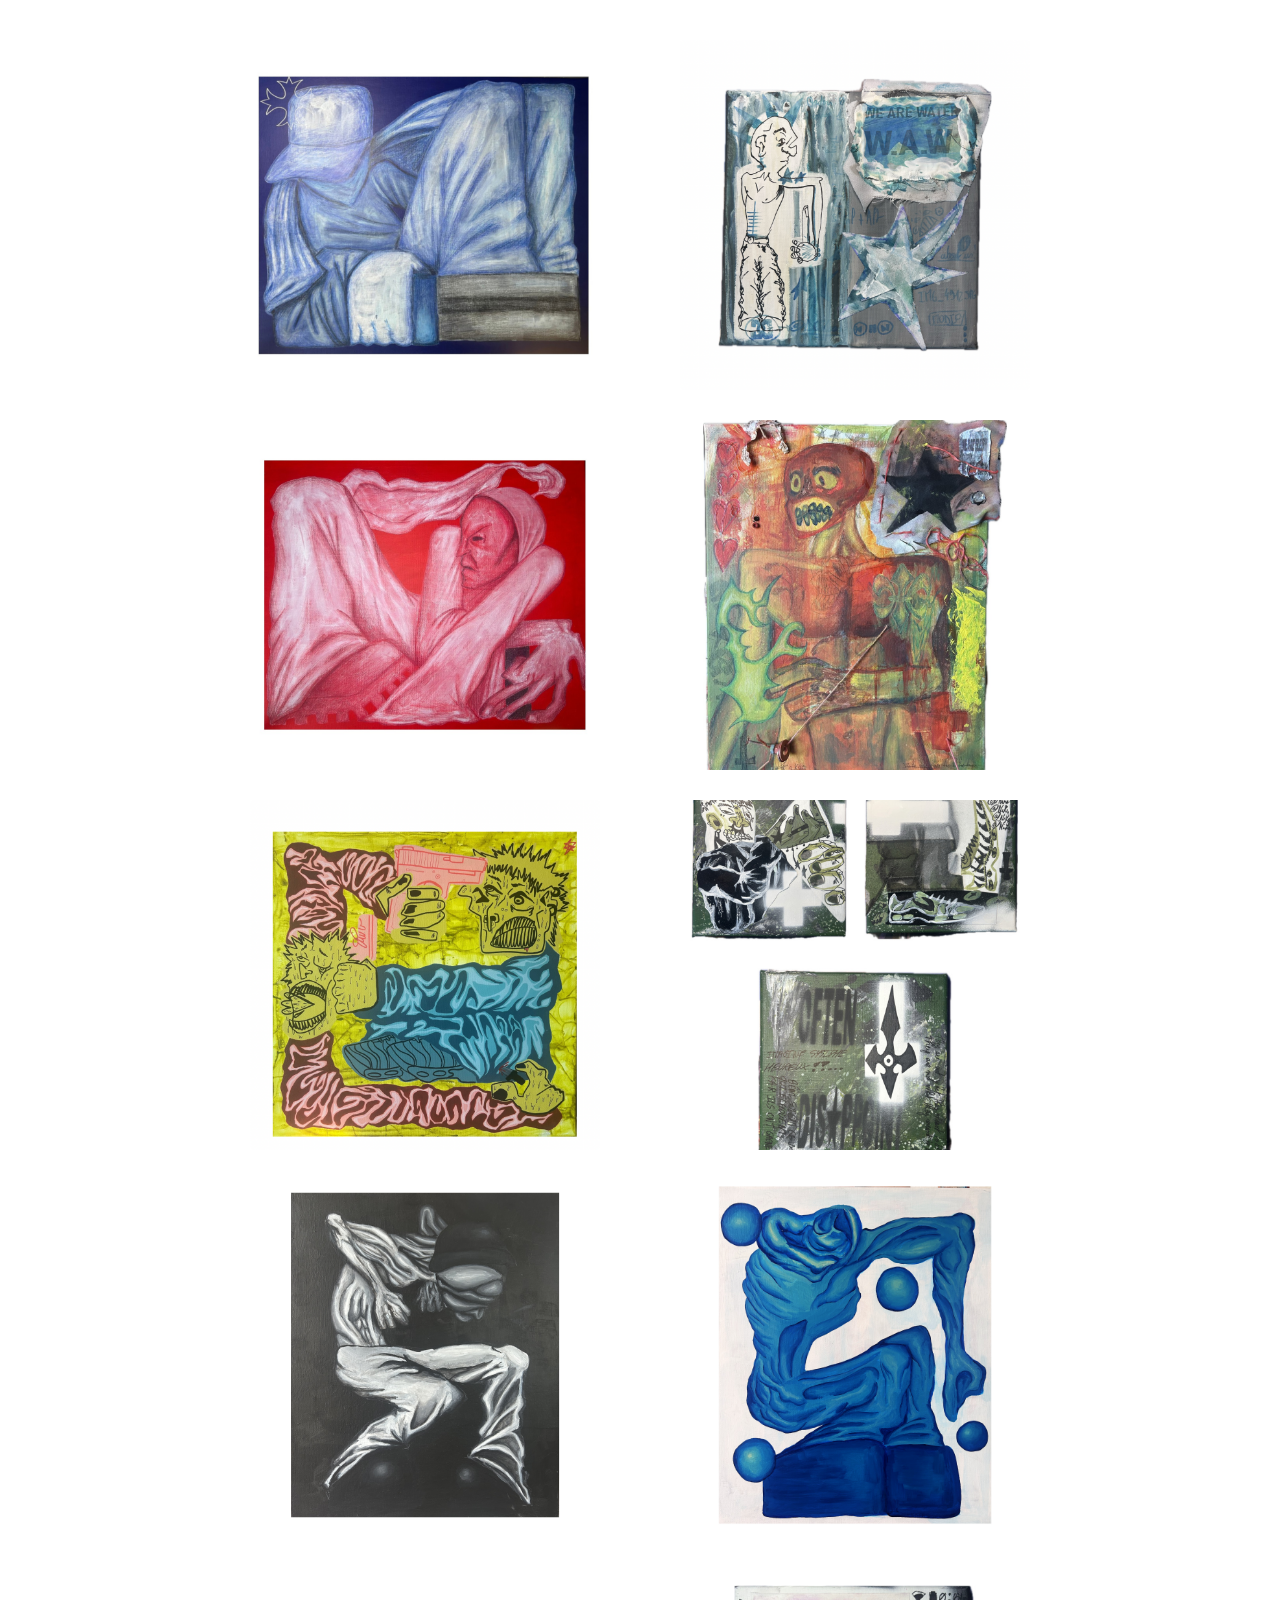
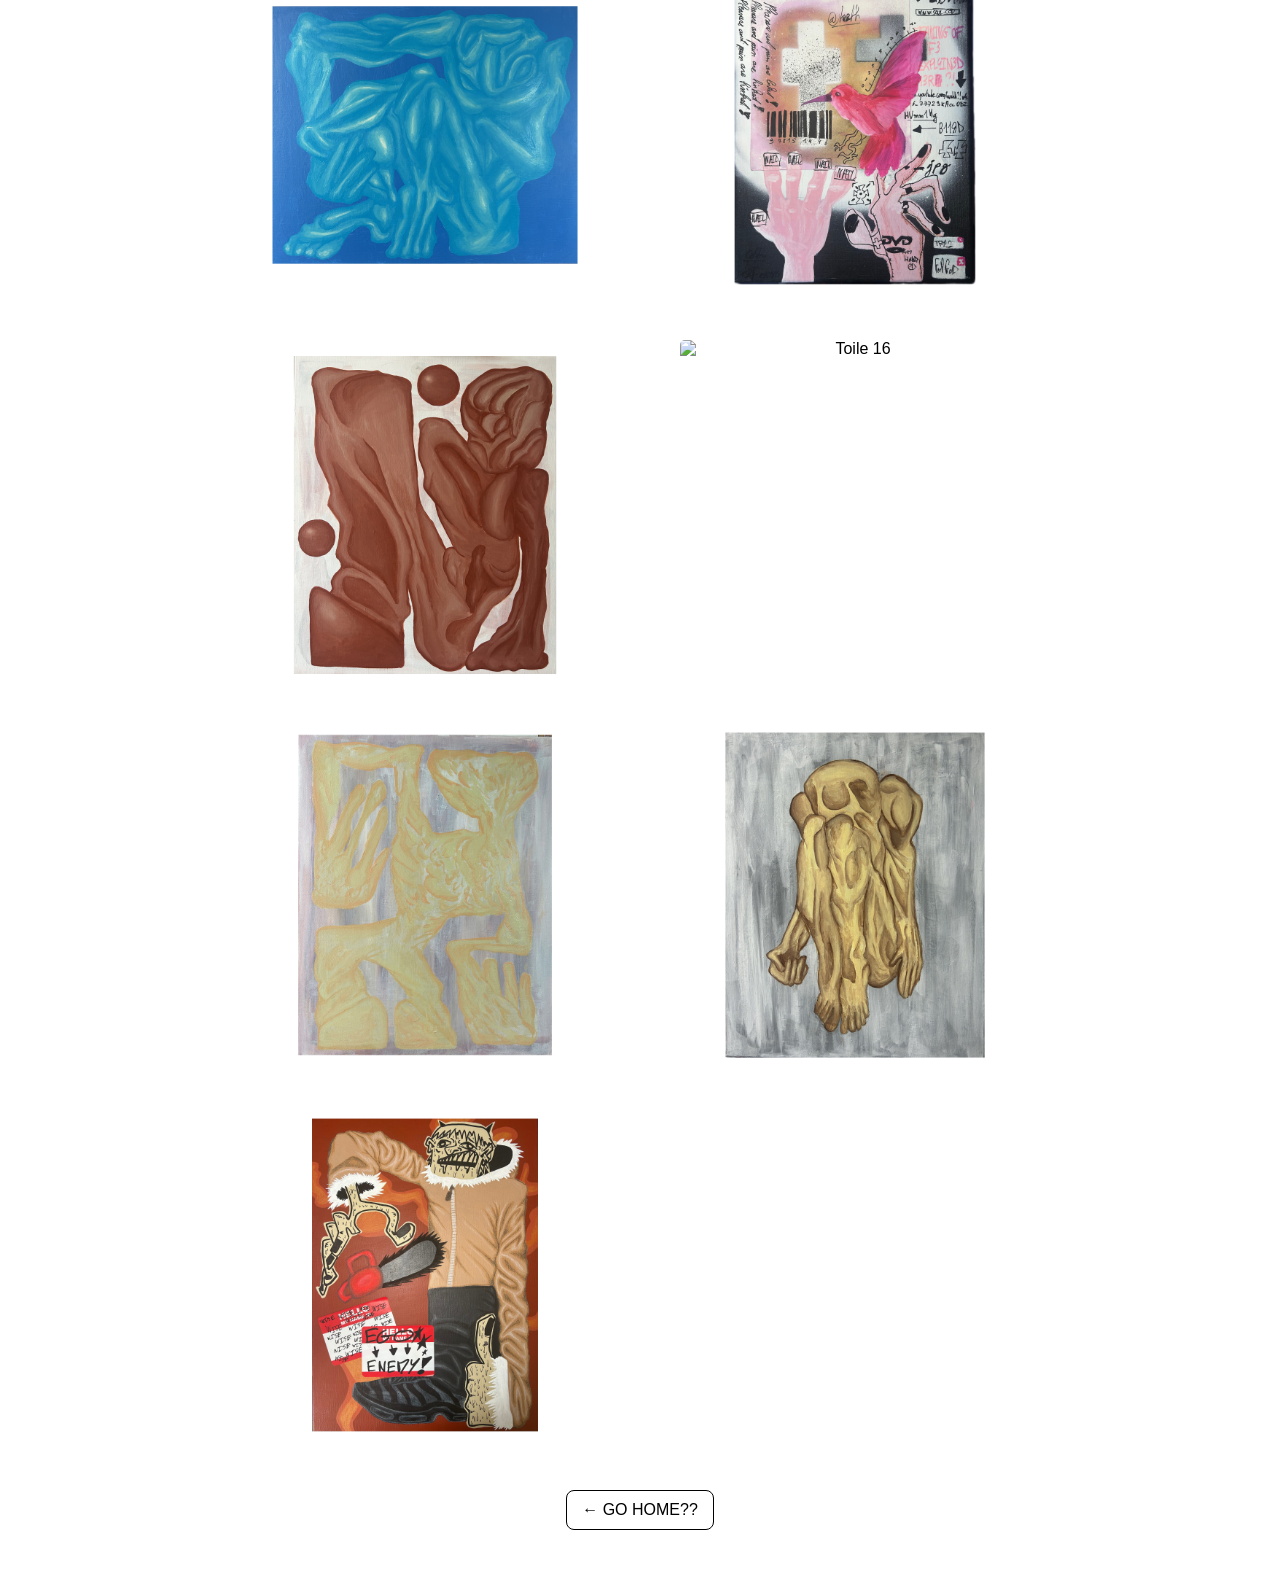
==== page2.html @ e3a387f7 "Update page2.html" ====
<!DOCTYPE html>
<html lang="fr">

<head>
  <meta charset="UTF-8">
  <title>PAINTINGS</title>

  <link rel="stylesheet" href="page2.css">

  <script>
    window.addEventListener("load", () => {

      const roll = Math.floor(Math.random() * 6) + 1;

      if (roll === 1) {

        const img = document.getElementById("flash-image");

        if (img) {
          img.style.display = "block";

          setTimeout(() => {
            img.style.display = "none";
          }, 200);
        }
      }
    });
  </script>

</head>

<body>

  <div class="gallery">

    <div class="column">

      <img src="images/t1.jpg" alt="Toile 1" onclick="openLightbox(this.src)">
      <img src="images/t3.jpg" alt="Toile 3" onclick="openLightbox(this.src)">
      <img src="images/t10.png" alt="Toile 10" onclick="openLightbox(this.src)">
      <img src="images/t11.png" alt="Toile 11" onclick="openLightbox(this.src)">
      <img src="images/t13.png" alt="Toile 13" onclick="openLightbox(this.src)">
      <img src="images/t15.png" alt="Toile 15" onclick="openLightbox(this.src)">
      <img src="images/t17.png" alt="Toile 17" onclick="openLightbox(this.src)">
      <img src="images/t19.png" alt="Toile 19" onclick="openLightbox(this.src)">
    </div>

    <div class="column">

      <img src="images/t4.png" alt="Toile 4" onclick="openLightbox(this.src)">
      <img src="images/t2.jpg" alt="Toile 2" onclick="openLightbox(this.src)">
      <img src="images/t6.jpg" alt="Toile 6" onclick="openSlider()">
      <img src="images/t12.png" alt="Toile 12 " onclick="openLightbox(this.src)">
      <img src="images/t14.png" alt="Toile 14" onclick="openLightbox(this.src)">
      <img src="images/t16.png" alt="Toile 16" onclick="openLightbox(this.src)">
      <img src="images/t18.png" alt="Toile 18" onclick="openLightbox(this.src)">




    </div>

  </div>

  <!-- LIGHTBOX -->
  <div id="lightbox" class="lightbox" onclick="closeLightbox()">
    <img id="lightbox-img">
  </div>

  <!-- SLIDER -->
  <div id="slider" class="lightbox">

    <span class="close" onclick="closeSlider()">✕</span>
    <span class="prev" onclick="changeSlide(-1)">❮</span>

    <img id="slider-img">

    <span class="next" onclick="changeSlide(1)">❯</span>

  </div>

  <!-- IMAGE FLASH SECRÈTE -->
  <img id="flash-image" src="images/p7.png">

  <script>

    function openLightbox(src) {
      document.getElementById("lightbox").style.display = "flex";
      document.getElementById("lightbox-img").src = src;
    }

    function closeLightbox() {
      document.getElementById("lightbox").style.display = "none";
    }

    const sliderImages = [
      "images/t7.jpg",
      "images/t8.jpg",
      "images/t9.jpg"
    ];

    let currentSlide = 0;

    function openSlider() {
      document.getElementById("slider").style.display = "flex";
      document.getElementById("slider-img").src = sliderImages[currentSlide];
    }

    function closeSlider() {
      document.getElementById("slider").style.display = "none";
    }

    function changeSlide(direction) {

      currentSlide += direction;

      if (currentSlide < 0) {
        currentSlide = sliderImages.length - 1;
      }

      if (currentSlide >= sliderImages.length) {
        currentSlide = 0;
      }

      document.getElementById("slider-img").src = sliderImages[currentSlide];
    }

  </script>

  <a href="index.html" class="back-home">← GO HOME??</a>

</body>

</html>
---- page2.css ----
body {
  margin: 0;
  background-color: white;
  color: black;
  font-family: Arial, sans-serif;
  text-align: center;
}

/* FLASH IMAGE */
#flash-image {
  position: fixed;
  top: 0;
  left: 0;
  width: 100%;
  height: 100%;
  object-fit: cover;
  z-index: 9999;
  display: none;
}

/* TITRE */
h1 {
  margin-top: 20px;
  letter-spacing: 2px;
}

/* GALERIE */
.gallery {
  display: flex;
  justify-content: center;
  align-items: flex-start;
  gap: 80px;
  margin-top: 40px;
  flex-wrap: wrap;
}

.column {
  display: flex;
  flex-direction: column;
  gap: 30px;
}

/* IMAGES */
.column img {
  width: 350px;
  height: 350px;
  object-fit: cover;
  border-radius: 5px;
  transition: transform 0.3s ease;
  cursor: pointer;
}

.column img:hover {
  transform: scale(1.05);
}

/* BOUTON */
.back-home {
  display: inline-block;
  margin-top: 40px;
  margin-bottom: 40px;
  color: black;
  text-decoration: none;
  border: 1px solid black;
  padding: 10px 15px;
  border-radius: 8px;
  transition: 0.3s;
}

.back-home:hover {
  background-color: black;
  color: white;
}

/* LIGHTBOX */
.lightbox {
  display: none;
  position: fixed;
  top: 0;
  left: 0;
  width: 100%;
  height: 100%;
  background: rgba(0,0,0,0.9);
  justify-content: center;
  align-items: center;
  z-index: 1000;
}

.lightbox img {
  max-width: 90%;
  max-height: 90%;
  border-radius: 10px;
}

/* SLIDER */
#slider {
  display: none;
  position: fixed;
  top: 0;
  left: 0;
  width: 100%;
  height: 100%;
  background: rgba(0,0,0,0.95);
  justify-content: center;
  align-items: center;
  z-index: 2000;
}

#slider img {
  max-width: 85%;
  max-height: 85%;
  border-radius: 10px;
}

/* CONTRÔLES */
.prev,
.next,
.close {
  position: absolute;
  color: white;
  font-size: 40px;
  cursor: pointer;
  user-select: none;
  transition: 0.3s;
}

.prev:hover,
.next:hover,
.close:hover {
  transform: scale(1.2);
}

.prev { left: 40px; }
.next { right: 40px; }

.close {
  top: 20px;
  right: 30px;
  font-size: 35px;
}
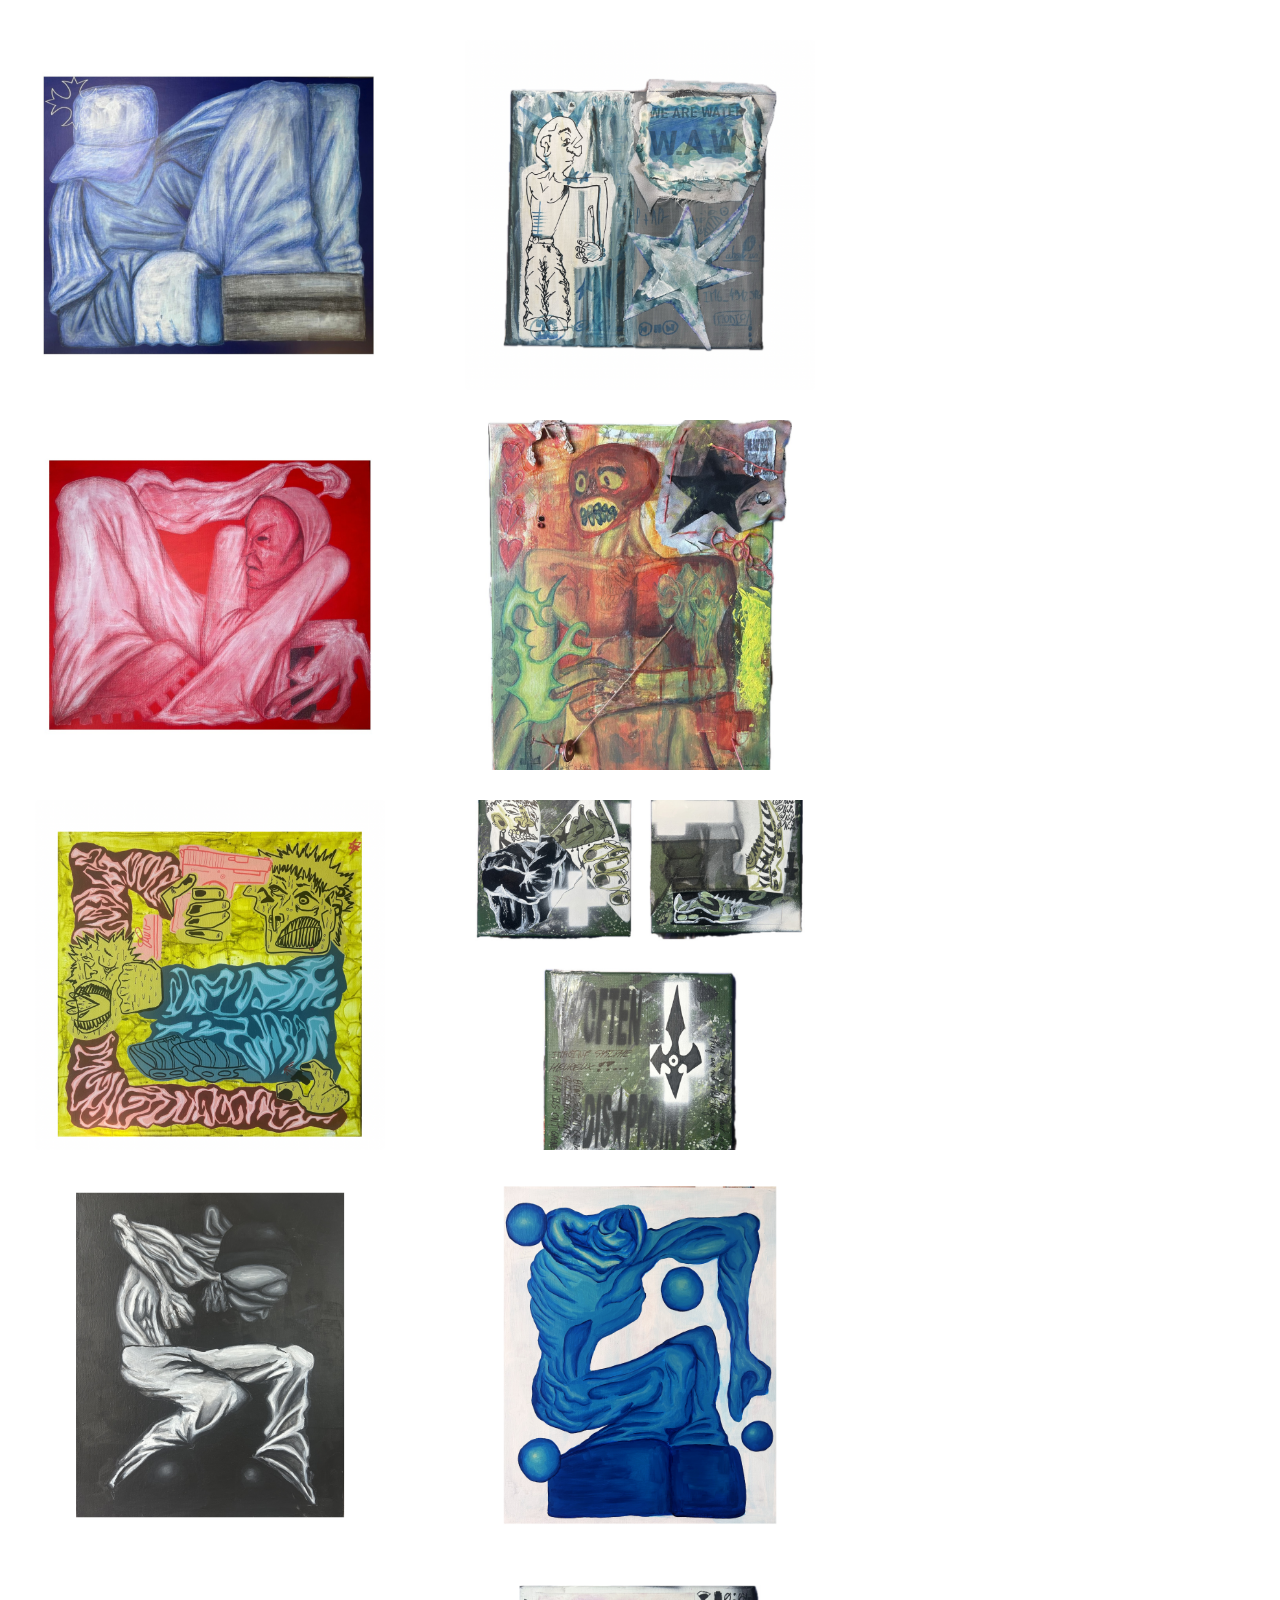
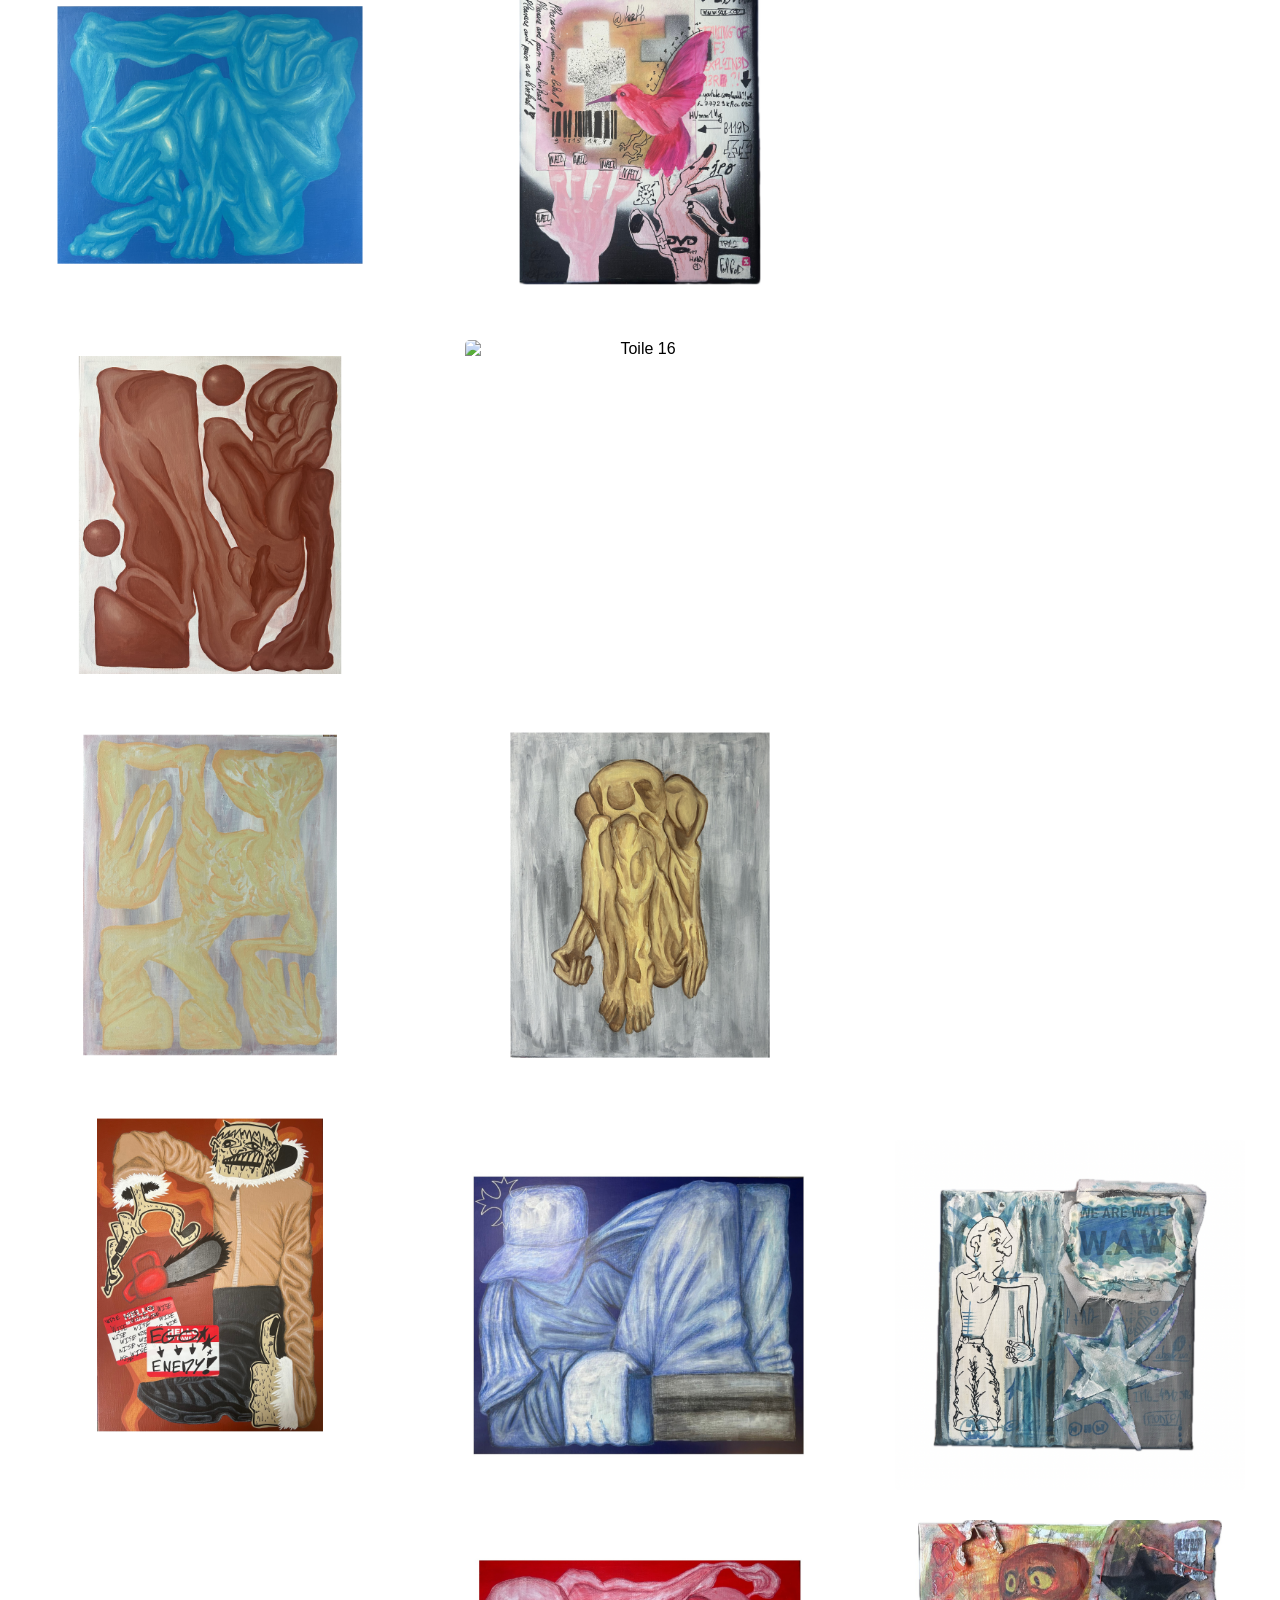
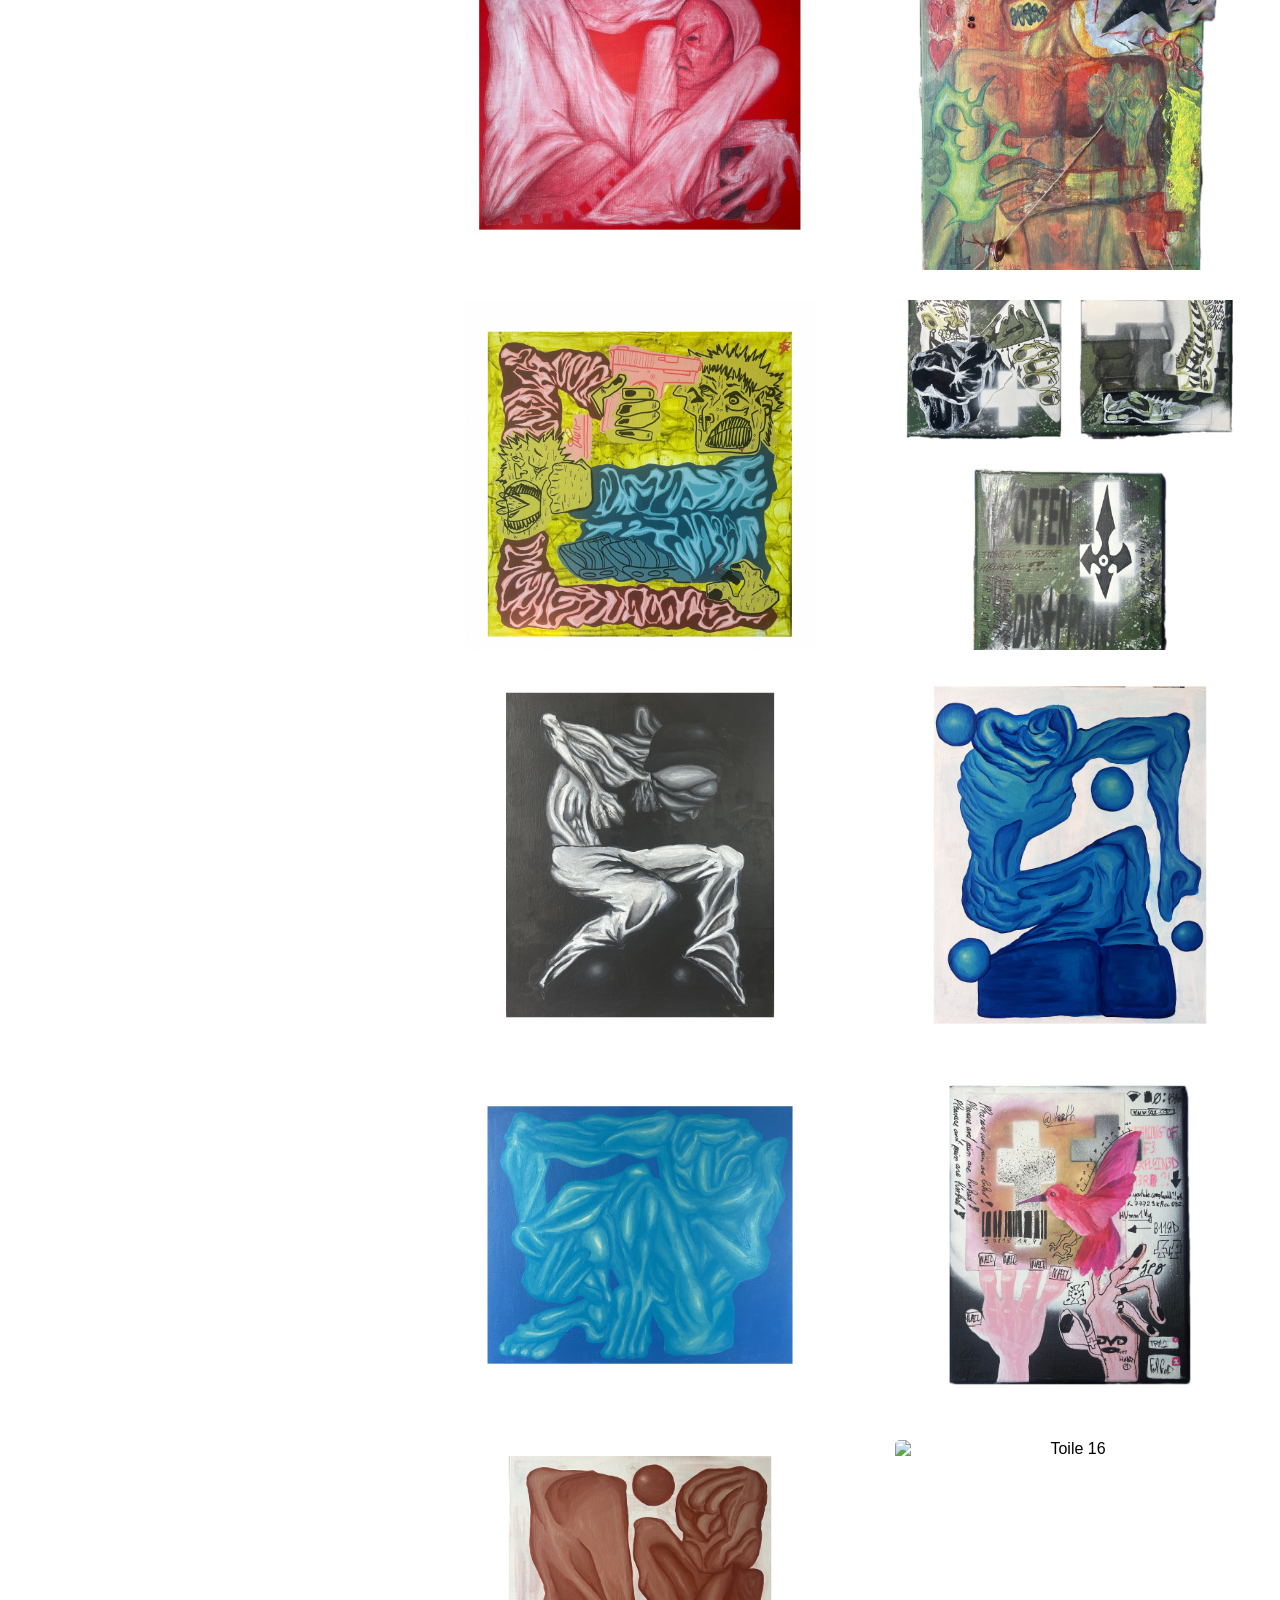
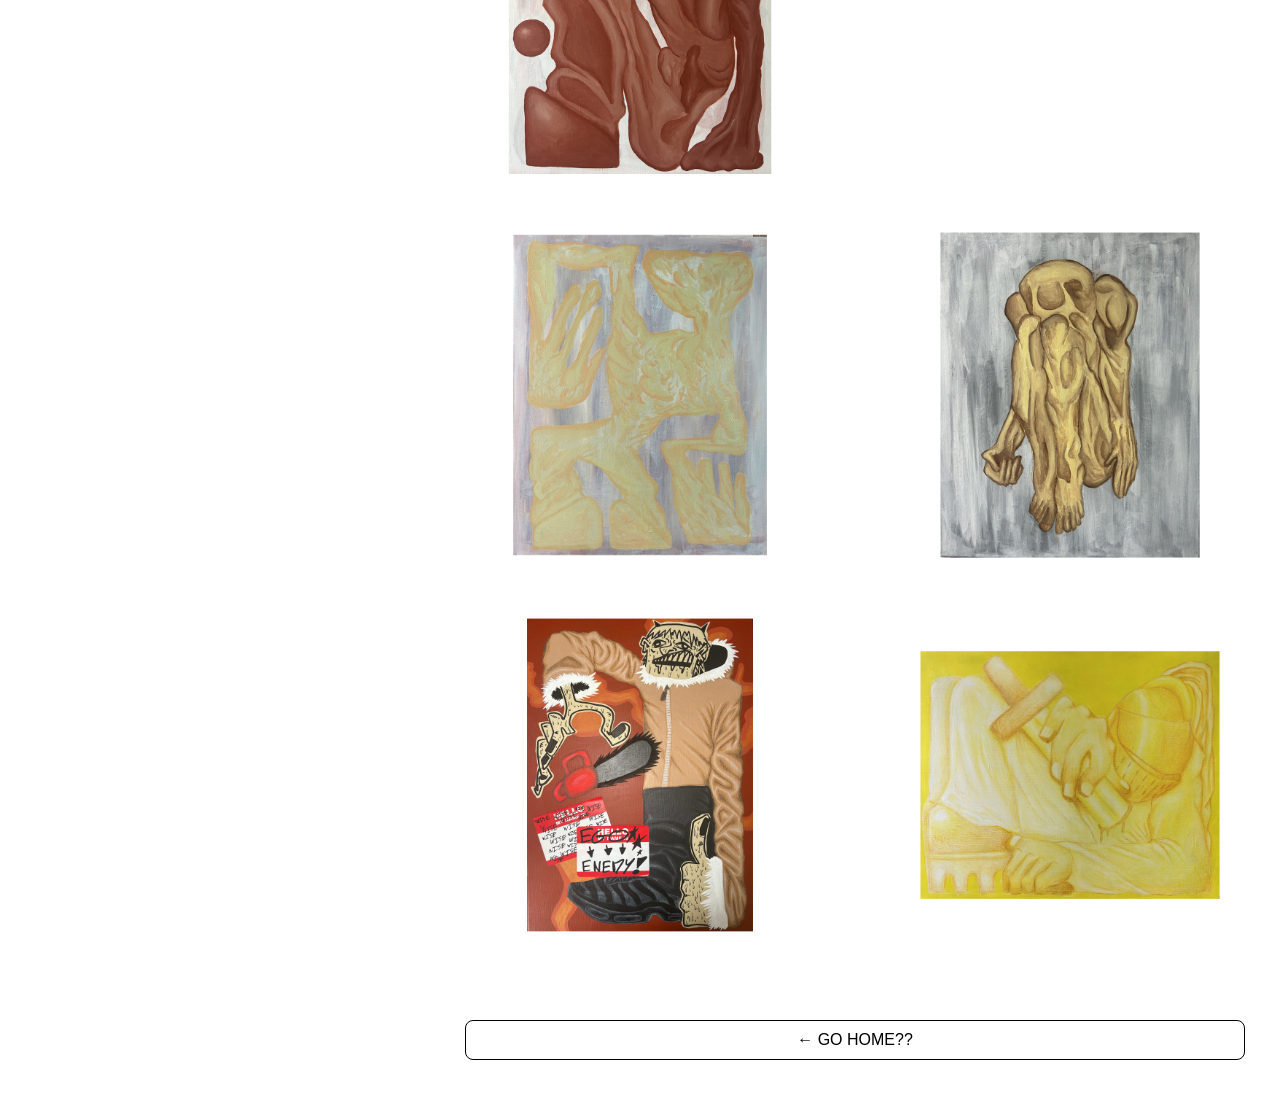
==== commit 2899f32b: "Update page2.html" ====
--- a/page2.html
+++ b/page2.html
@@ -54,10 +54,32 @@
       <img src="images/t14.png" alt="Toile 14" onclick="openLightbox(this.src)">
       <img src="images/t16.png" alt="Toile 16" onclick="openLightbox(this.src)">
       <img src="images/t18.png" alt="Toile 18" onclick="openLightbox(this.src)">
+      <body>
 
+  <div class="gallery">
 
+    <div class="column">
 
+      <img src="images/t1.jpg" alt="Toile 1" onclick="openLightbox(this.src)">
+      <img src="images/t3.jpg" alt="Toile 3" onclick="openLightbox(this.src)">
+      <img src="images/t10.png" alt="Toile 10" onclick="openLightbox(this.src)">
+      <img src="images/t11.png" alt="Toile 11" onclick="openLightbox(this.src)">
+      <img src="images/t13.png" alt="Toile 13" onclick="openLightbox(this.src)">
+      <img src="images/t15.png" alt="Toile 15" onclick="openLightbox(this.src)">
+      <img src="images/t17.png" alt="Toile 17" onclick="openLightbox(this.src)">
+      <img src="images/t19.png" alt="Toile 19" onclick="openLightbox(this.src)">
+    </div>
 
+    <div class="column">
+
+      <img src="images/t4.png" alt="Toile 4" onclick="openLightbox(this.src)">
+      <img src="images/t2.jpg" alt="Toile 2" onclick="openLightbox(this.src)">
+      <img src="images/t6.jpg" alt="Toile 6" onclick="openSlider()">
+      <img src="images/t12.png" alt="Toile 12 " onclick="openLightbox(this.src)">
+      <img src="images/t14.png" alt="Toile 14" onclick="openLightbox(this.src)">
+      <img src="images/t16.png" alt="Toile 16" onclick="openLightbox(this.src)">
+      <img src="images/t18.png" alt="Toile 18" onclick="openLightbox(this.src)">
+      <img src="images/t20.png" alt="Toile 20" onclick="openLightbox(this.src)">
     </div>
 
   </div>
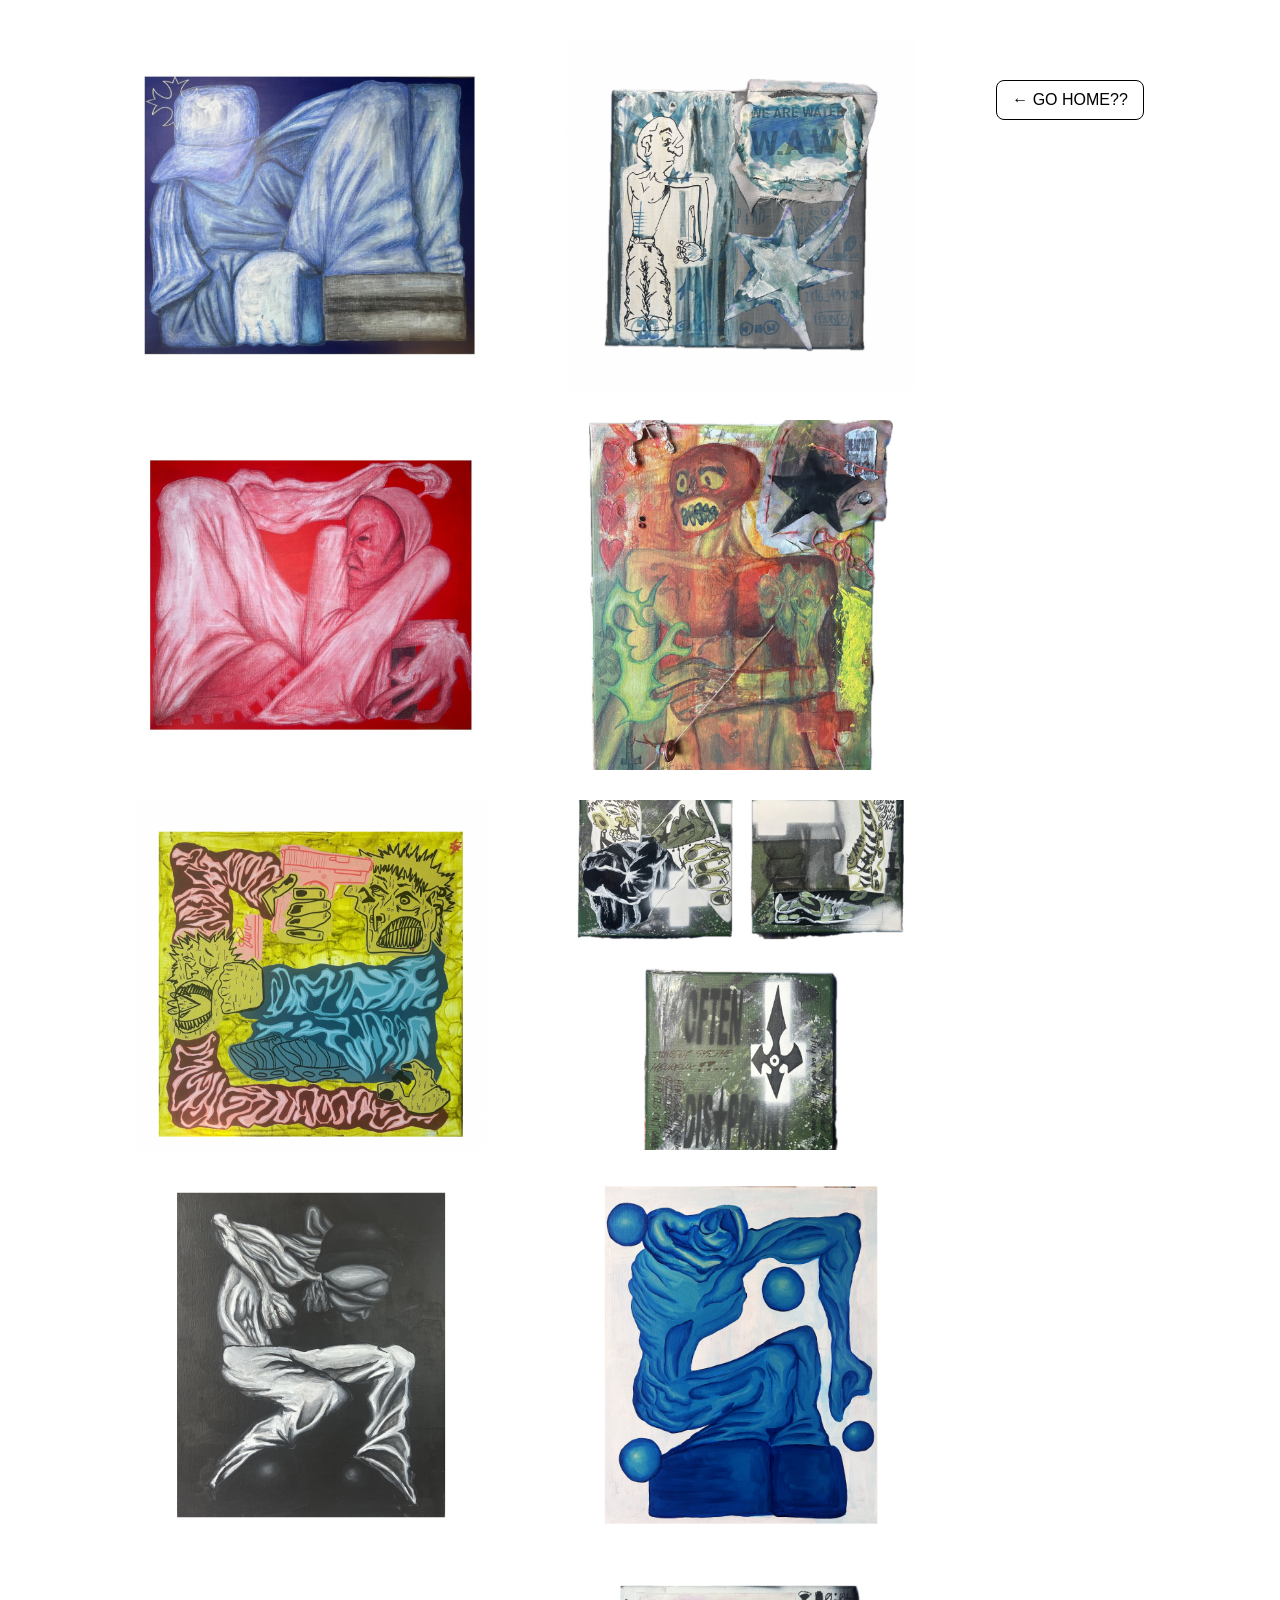
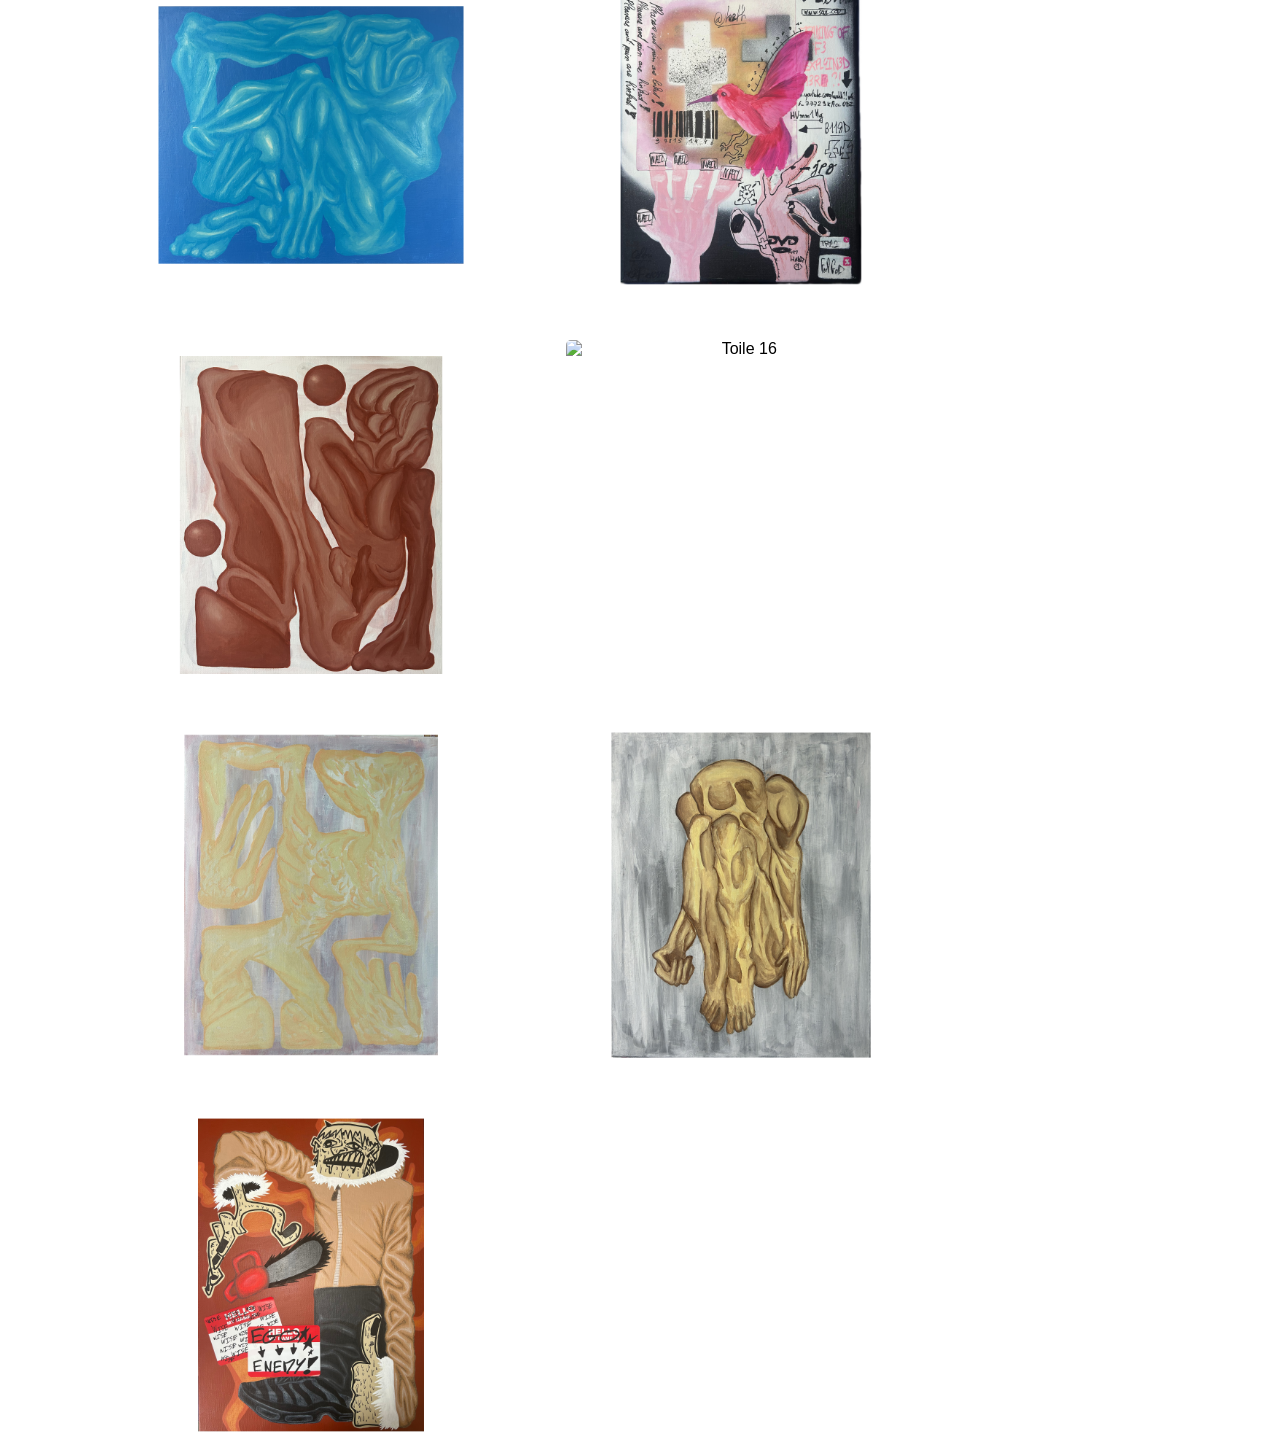
==== commit f63fb591: "Update page2.html" ====
--- a/page2.html
+++ b/page2.html
@@ -55,33 +55,6 @@
       <img src="images/t16.png" alt="Toile 16" onclick="openLightbox(this.src)">
       <img src="images/t18.png" alt="Toile 18" onclick="openLightbox(this.src)">
       <body>
-
-  <div class="gallery">
-
-    <div class="column">
-
-      <img src="images/t1.jpg" alt="Toile 1" onclick="openLightbox(this.src)">
-      <img src="images/t3.jpg" alt="Toile 3" onclick="openLightbox(this.src)">
-      <img src="images/t10.png" alt="Toile 10" onclick="openLightbox(this.src)">
-      <img src="images/t11.png" alt="Toile 11" onclick="openLightbox(this.src)">
-      <img src="images/t13.png" alt="Toile 13" onclick="openLightbox(this.src)">
-      <img src="images/t15.png" alt="Toile 15" onclick="openLightbox(this.src)">
-      <img src="images/t17.png" alt="Toile 17" onclick="openLightbox(this.src)">
-      <img src="images/t19.png" alt="Toile 19" onclick="openLightbox(this.src)">
-    </div>
-
-    <div class="column">
-
-      <img src="images/t4.png" alt="Toile 4" onclick="openLightbox(this.src)">
-      <img src="images/t2.jpg" alt="Toile 2" onclick="openLightbox(this.src)">
-      <img src="images/t6.jpg" alt="Toile 6" onclick="openSlider()">
-      <img src="images/t12.png" alt="Toile 12 " onclick="openLightbox(this.src)">
-      <img src="images/t14.png" alt="Toile 14" onclick="openLightbox(this.src)">
-      <img src="images/t16.png" alt="Toile 16" onclick="openLightbox(this.src)">
-      <img src="images/t18.png" alt="Toile 18" onclick="openLightbox(this.src)">
-      <img src="images/t20.png" alt="Toile 20" onclick="openLightbox(this.src)">
-    </div>
-
   </div>
 
   <!-- LIGHTBOX -->
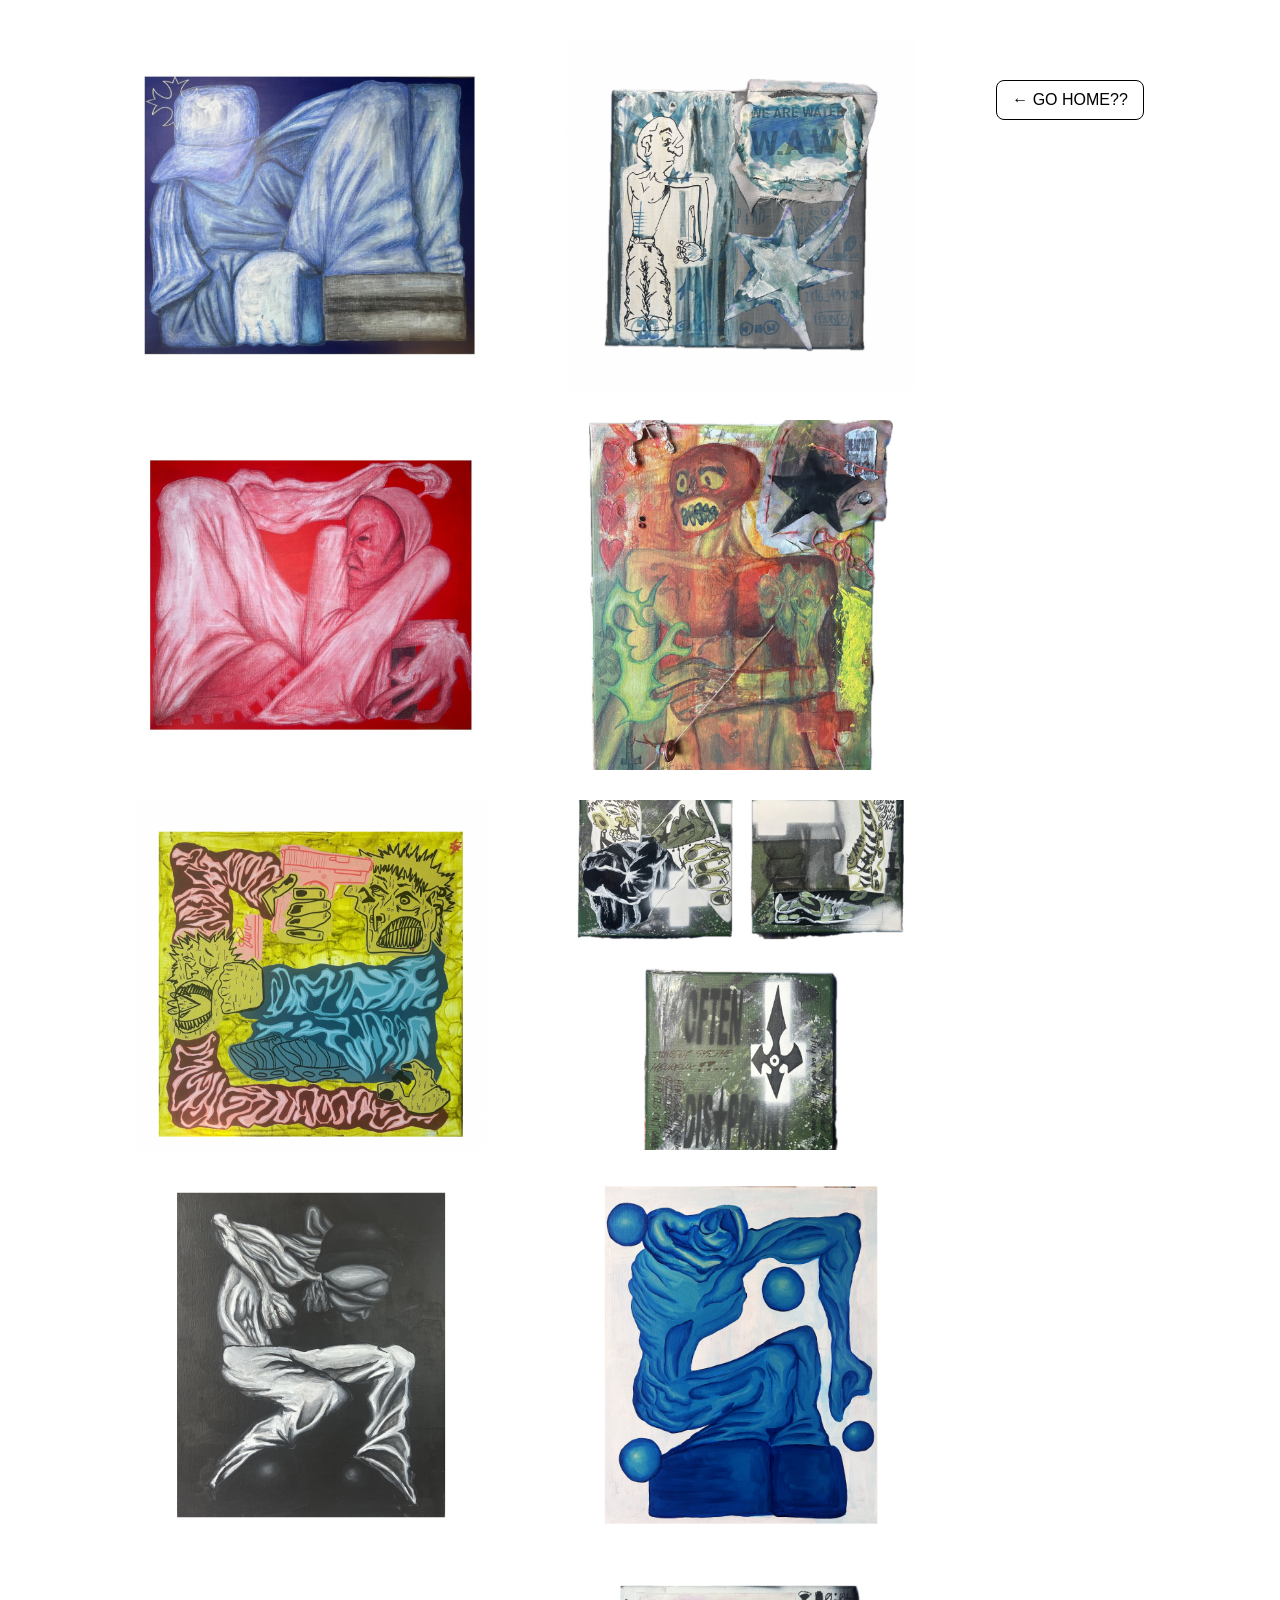
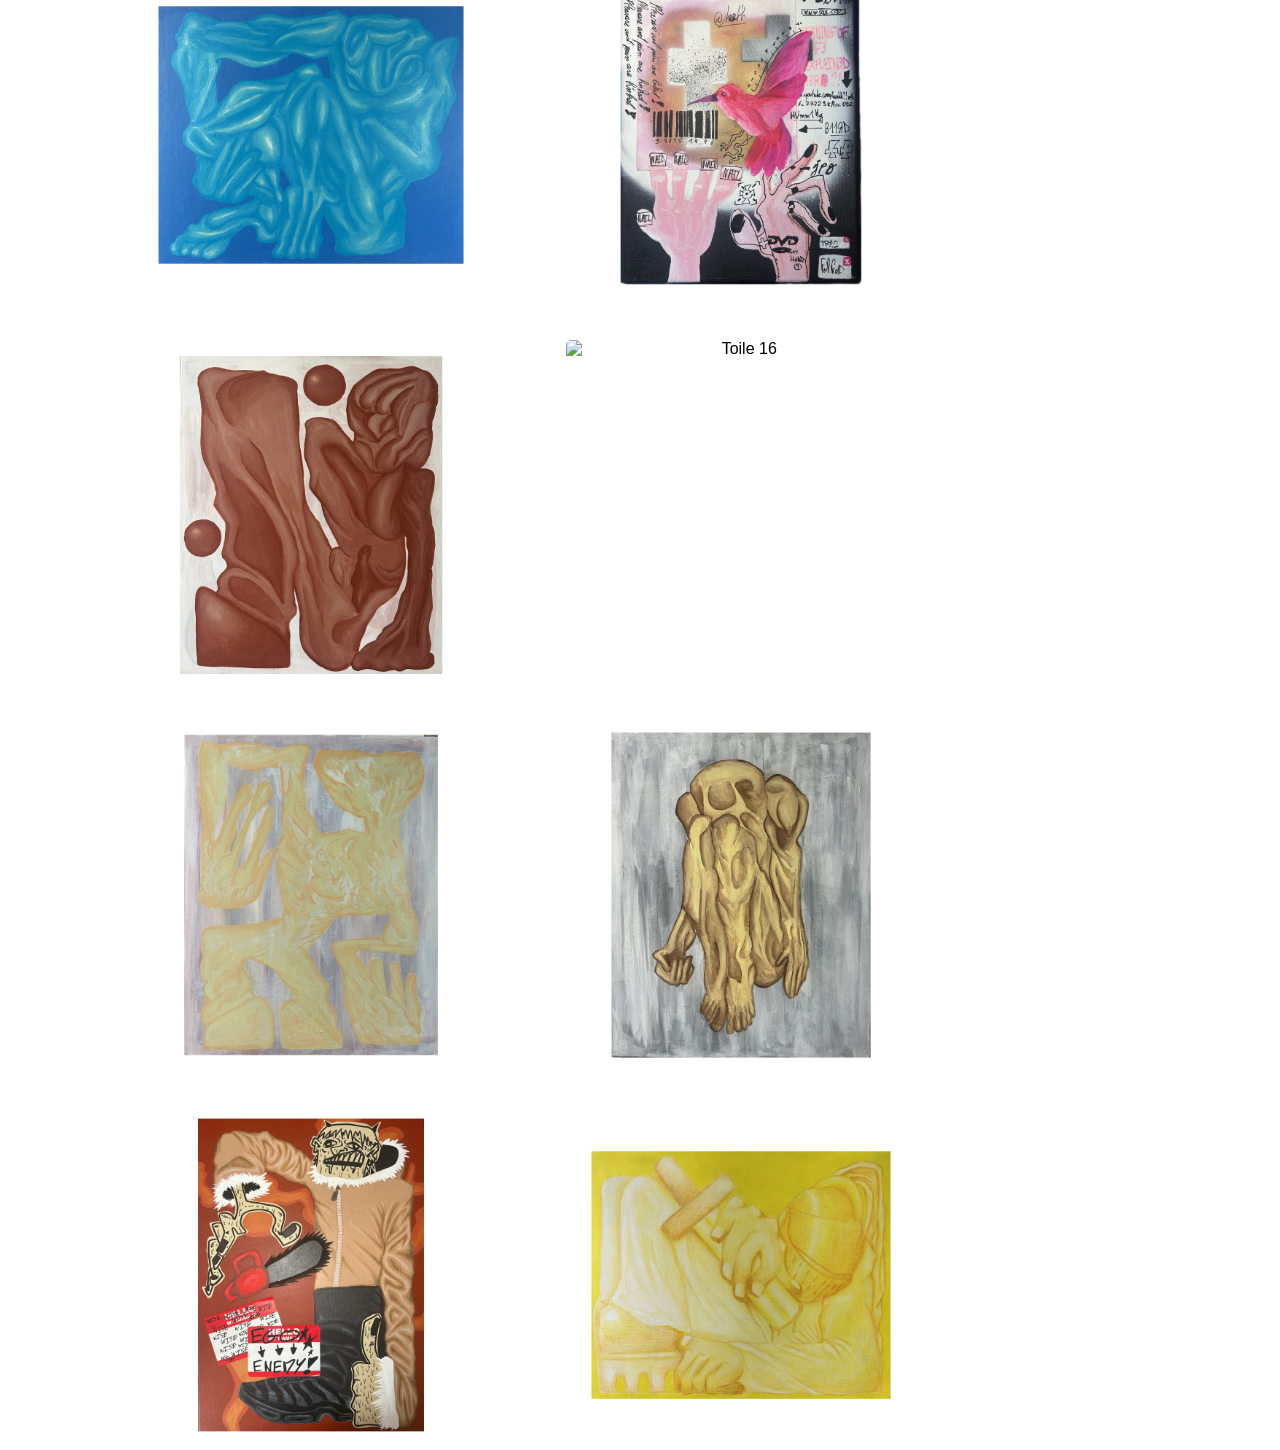
==== commit 8cae4de6: "Update page2.html" ====
--- a/page2.html
+++ b/page2.html
@@ -54,6 +54,7 @@
       <img src="images/t14.png" alt="Toile 14" onclick="openLightbox(this.src)">
       <img src="images/t16.png" alt="Toile 16" onclick="openLightbox(this.src)">
       <img src="images/t18.png" alt="Toile 18" onclick="openLightbox(this.src)">
+      <img src="images/t20.png" alt="Toile 20" onclick="openLightbox(this.src)">
       <body>
   </div>
 
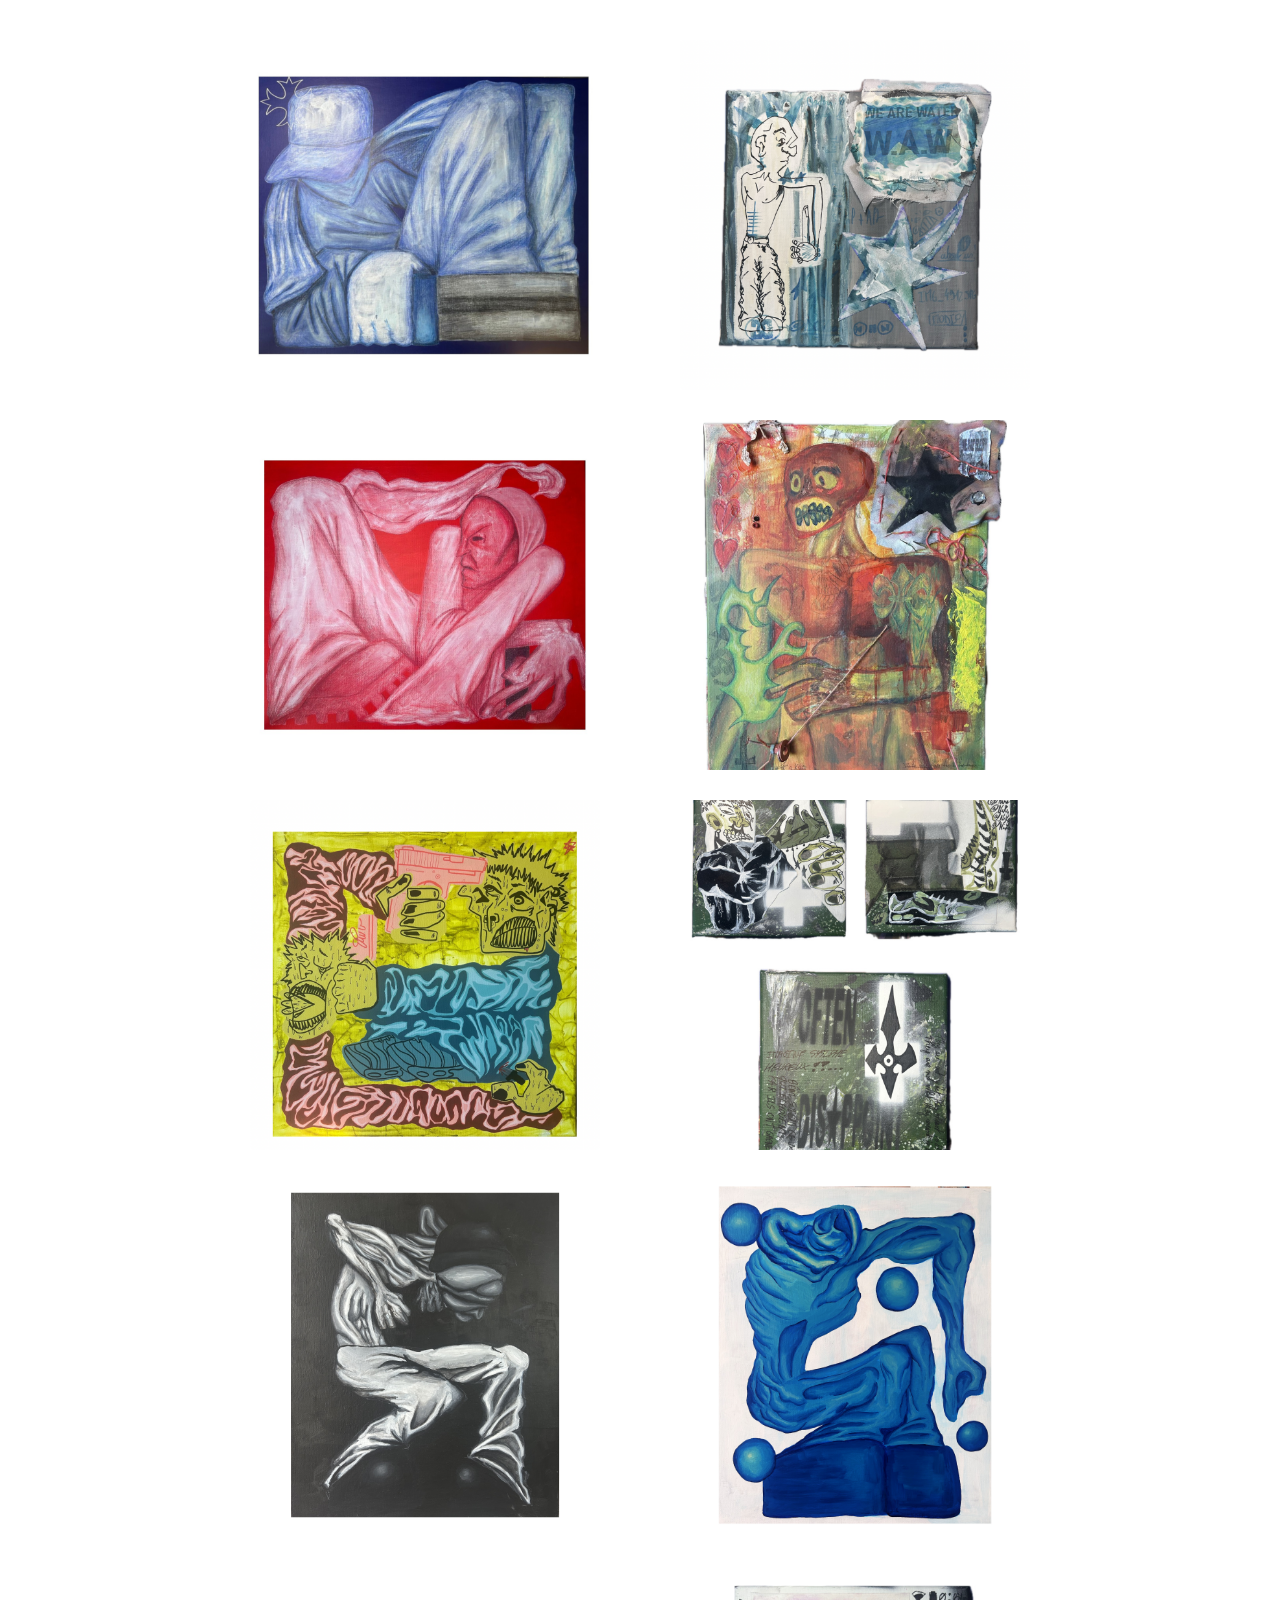
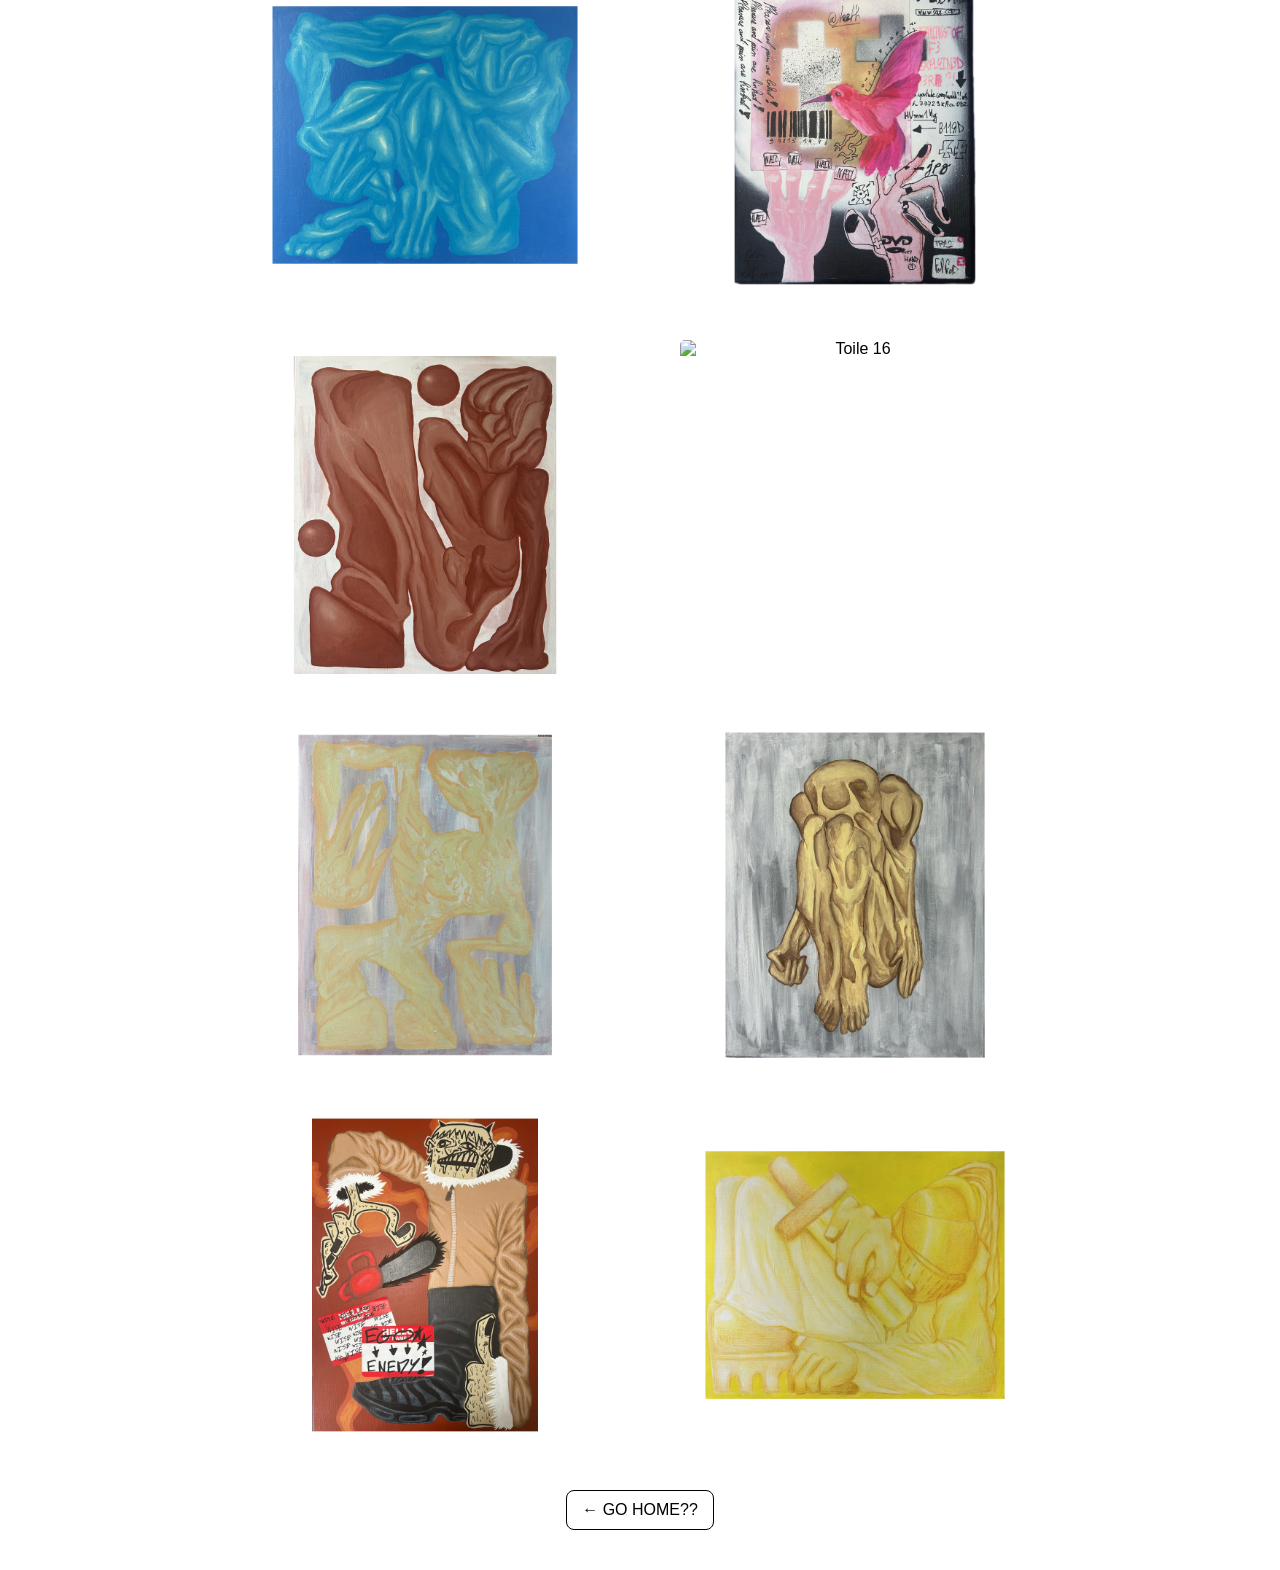
==== commit 027be716: "Update page2.html" ====
--- a/page2.html
+++ b/page2.html
@@ -43,6 +43,7 @@
       <img src="images/t15.png" alt="Toile 15" onclick="openLightbox(this.src)">
       <img src="images/t17.png" alt="Toile 17" onclick="openLightbox(this.src)">
       <img src="images/t19.png" alt="Toile 19" onclick="openLightbox(this.src)">
+
     </div>
 
     <div class="column">
@@ -50,12 +51,14 @@
       <img src="images/t4.png" alt="Toile 4" onclick="openLightbox(this.src)">
       <img src="images/t2.jpg" alt="Toile 2" onclick="openLightbox(this.src)">
       <img src="images/t6.jpg" alt="Toile 6" onclick="openSlider()">
-      <img src="images/t12.png" alt="Toile 12 " onclick="openLightbox(this.src)">
+      <img src="images/t12.png" alt="Toile 12" onclick="openLightbox(this.src)">
       <img src="images/t14.png" alt="Toile 14" onclick="openLightbox(this.src)">
       <img src="images/t16.png" alt="Toile 16" onclick="openLightbox(this.src)">
       <img src="images/t18.png" alt="Toile 18" onclick="openLightbox(this.src)">
       <img src="images/t20.png" alt="Toile 20" onclick="openLightbox(this.src)">
-      <body>
+
+    </div>
+
   </div>
 
   <!-- LIGHTBOX -->
@@ -76,7 +79,7 @@
   </div>
 
   <!-- IMAGE FLASH SECRÈTE -->
-  <img id="flash-image" src="images/p7.png">
+  <img id="flash-image" src="images/p7.png" alt="flash">
 
   <script>
 
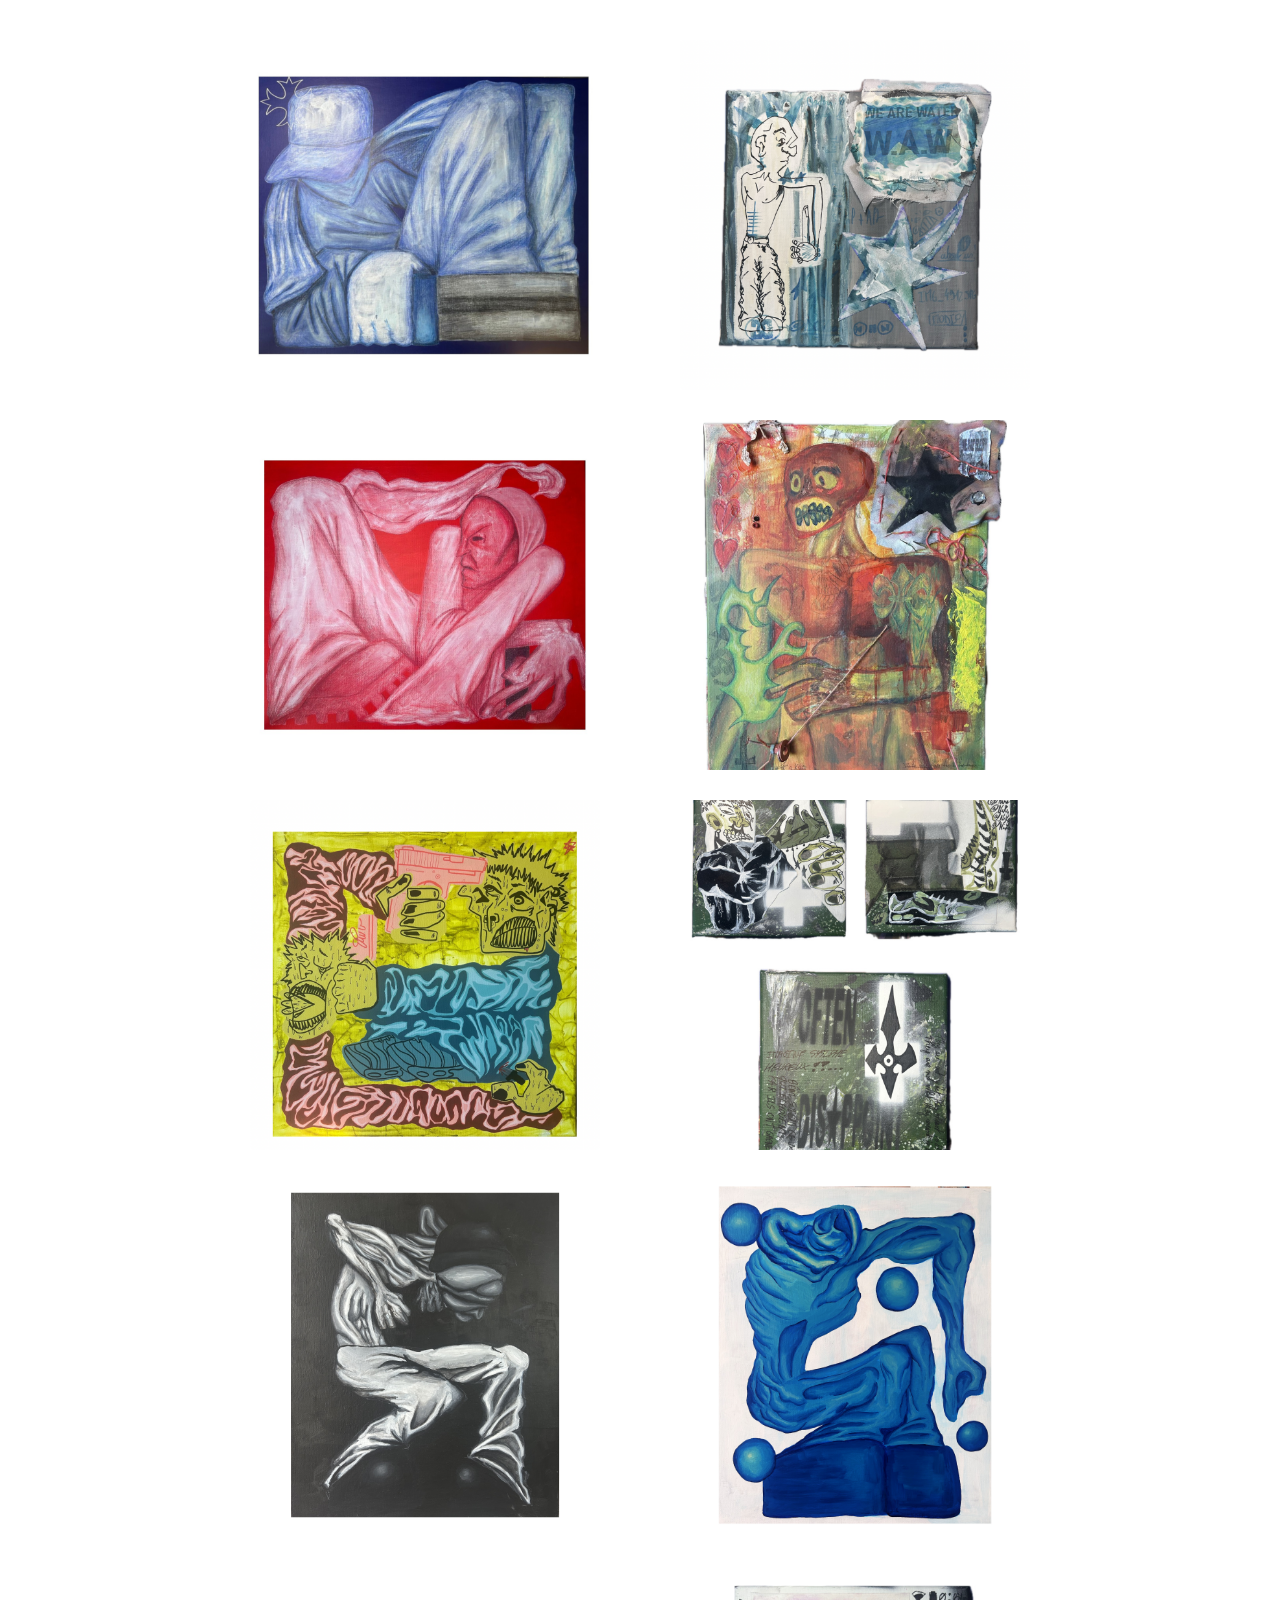
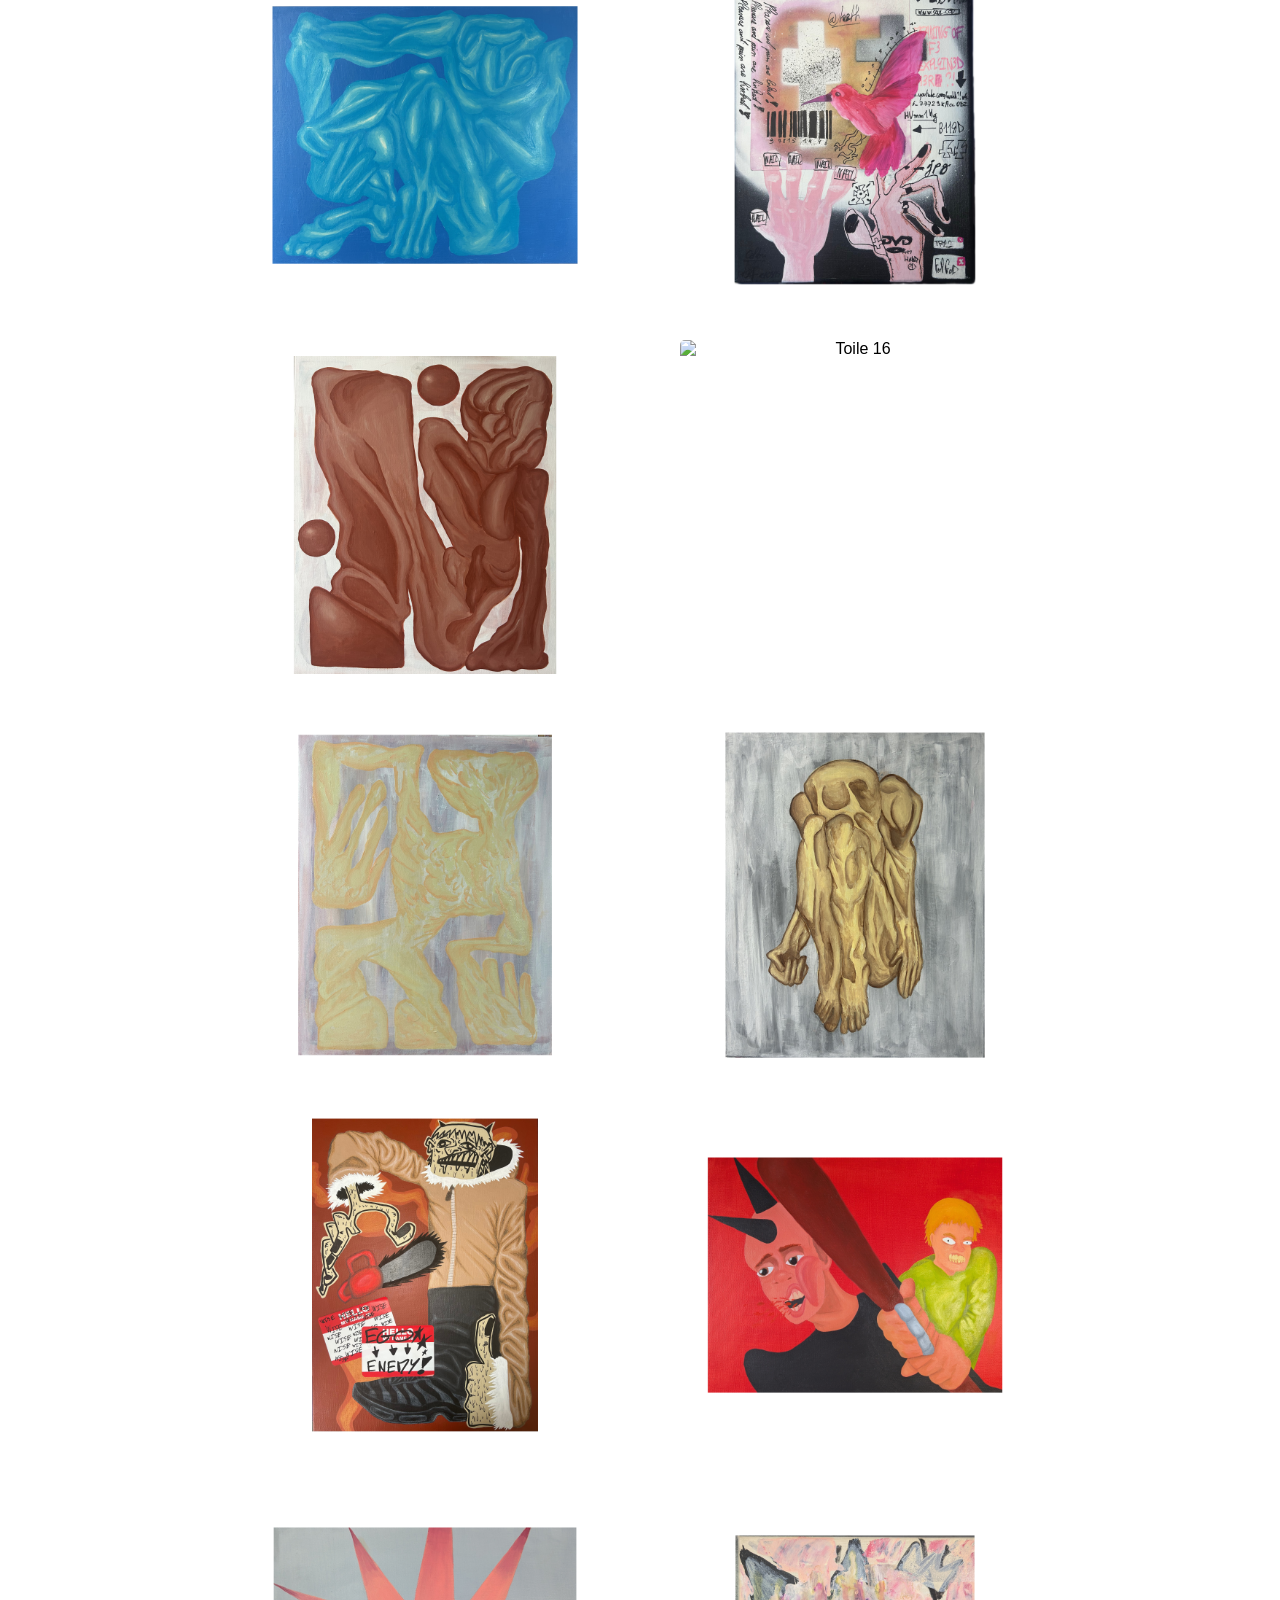
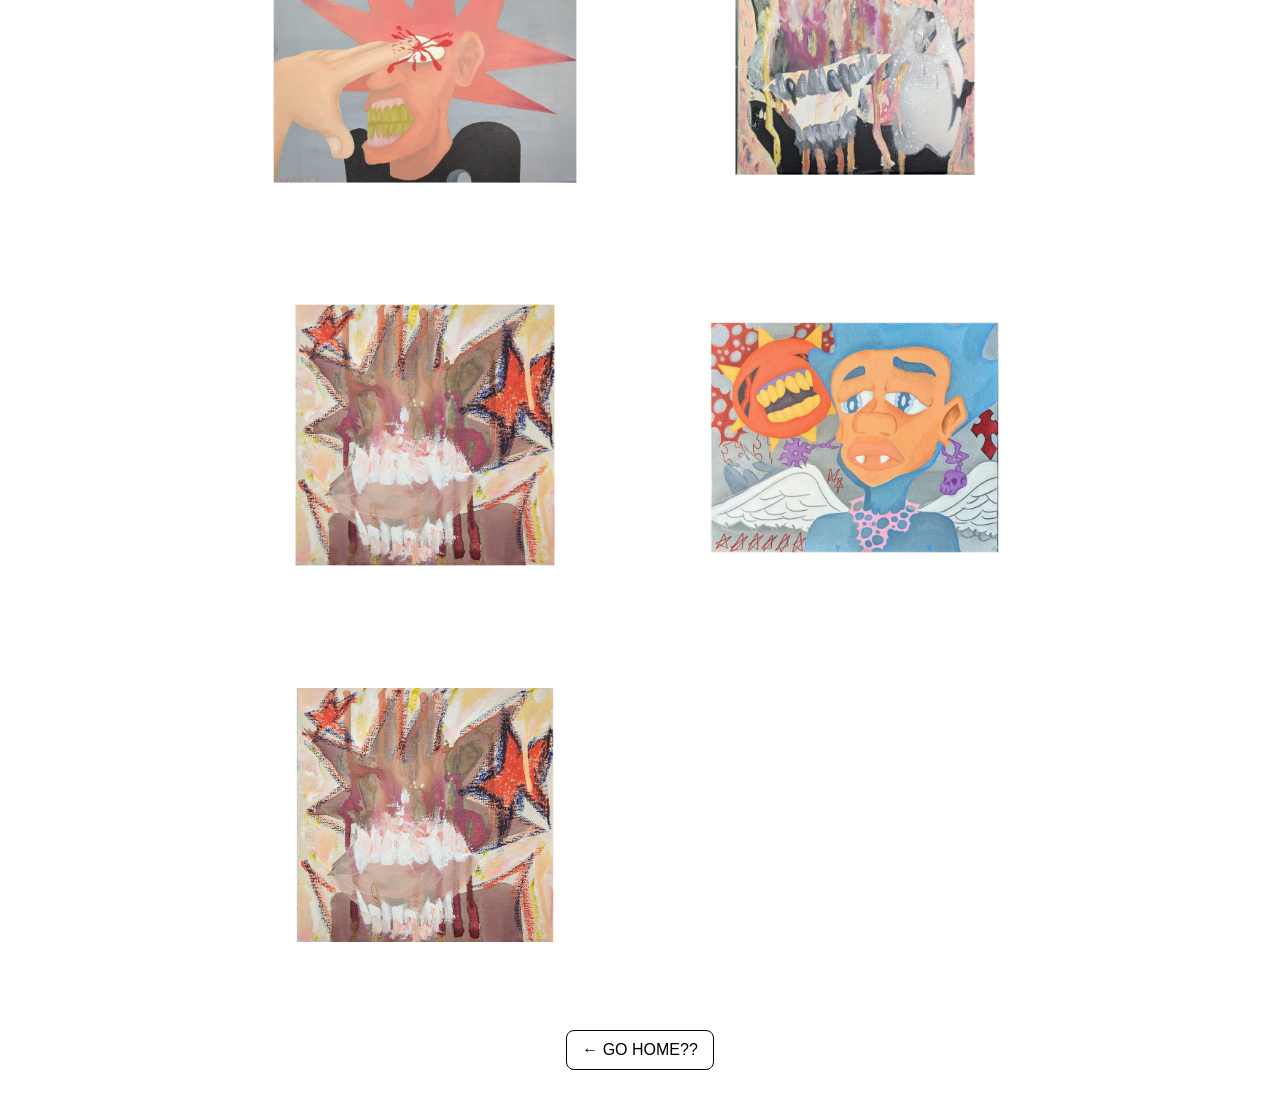
==== commit e56d68da: "Update page2.html" ====
--- a/page2.html
+++ b/page2.html
@@ -43,6 +43,9 @@
       <img src="images/t15.png" alt="Toile 15" onclick="openLightbox(this.src)">
       <img src="images/t17.png" alt="Toile 17" onclick="openLightbox(this.src)">
       <img src="images/t19.png" alt="Toile 19" onclick="openLightbox(this.src)">
+      <img src="images/t21.png" alt="Toile 21" onclick="openLightbox(this.src)">
+      <img src="images/t23.png" alt="Toile 23" onclick="openLightbox(this.src)">
+      <img src="images/t25.png" alt="Toile 25" onclick="openLightbox(this.src)">
 
     </div>
 
@@ -56,6 +59,8 @@
       <img src="images/t16.png" alt="Toile 16" onclick="openLightbox(this.src)">
       <img src="images/t18.png" alt="Toile 18" onclick="openLightbox(this.src)">
       <img src="images/t20.png" alt="Toile 20" onclick="openLightbox(this.src)">
+      <img src="images/t22.png" alt="Toile 22" onclick="openLightbox(this.src)">
+      <img src="images/t24.png" alt="Toile 24" onclick="openLightbox(this.src)">
 
     </div>
 
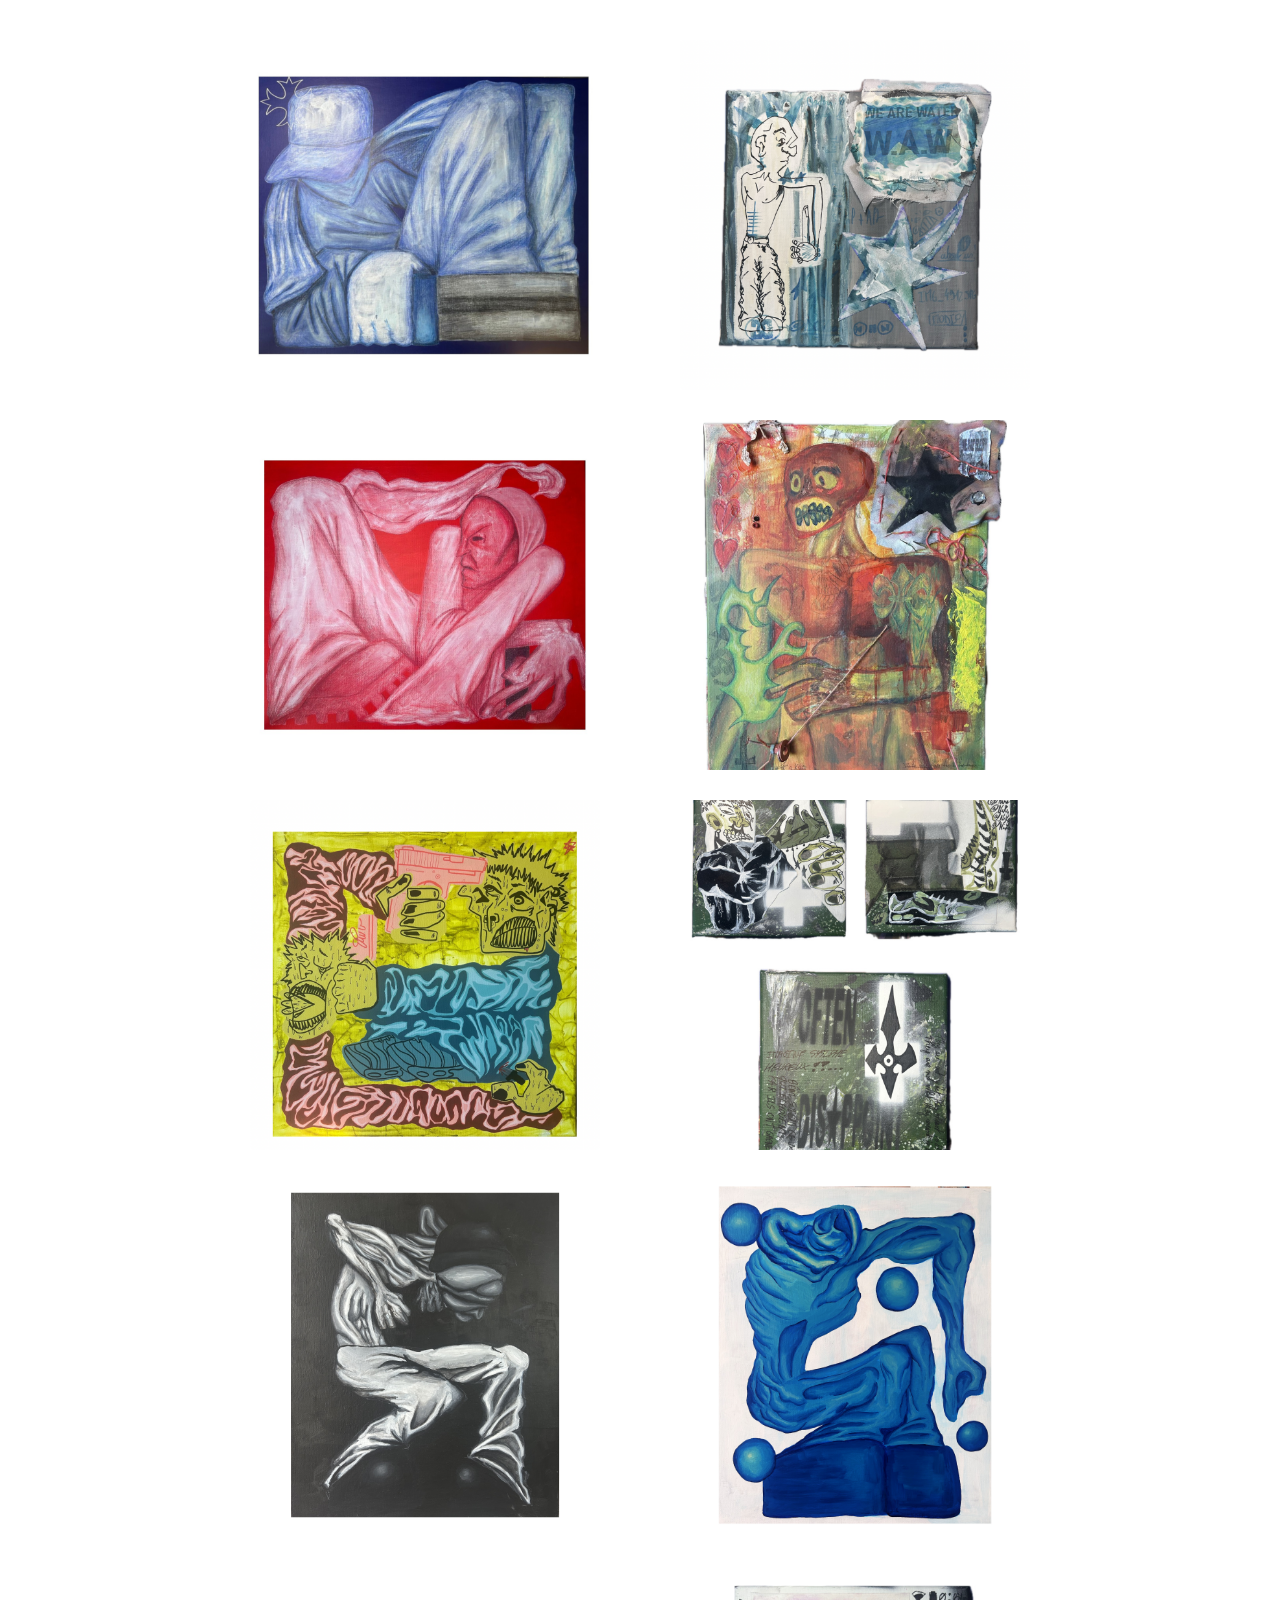
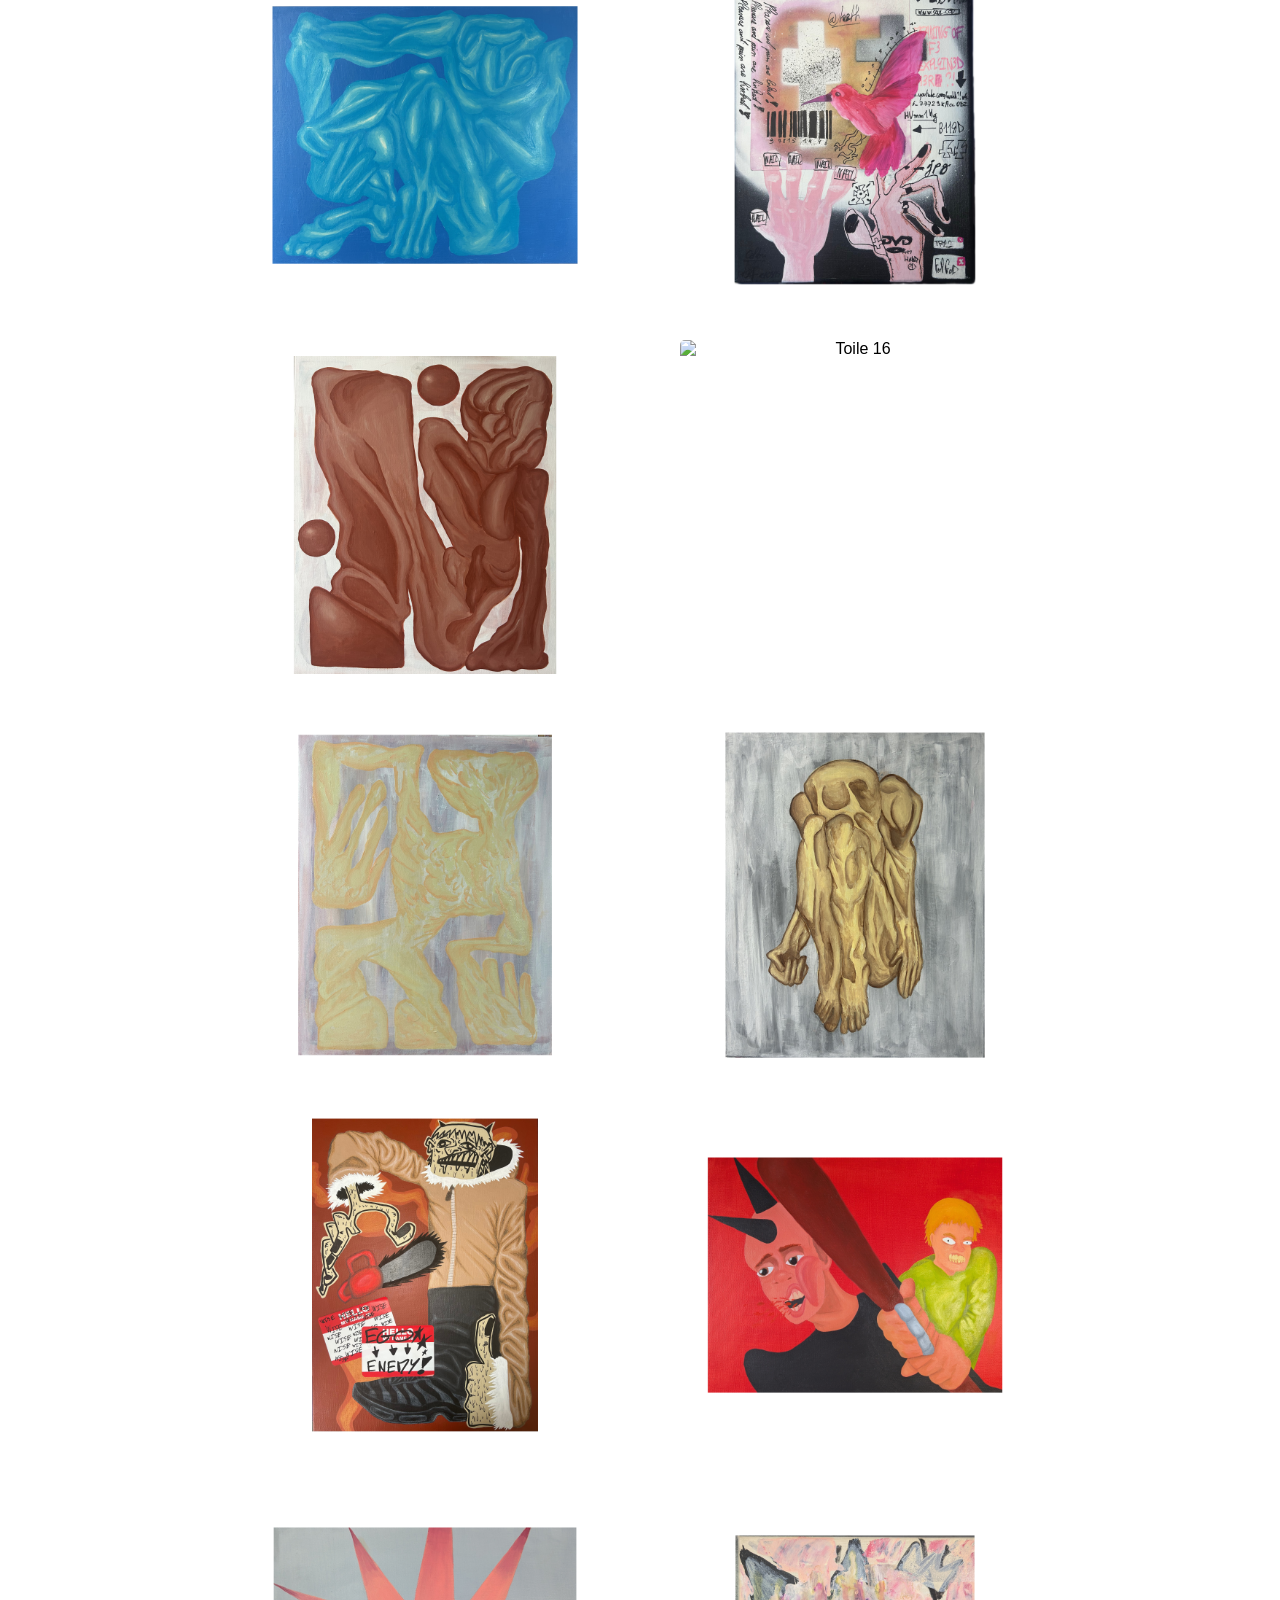
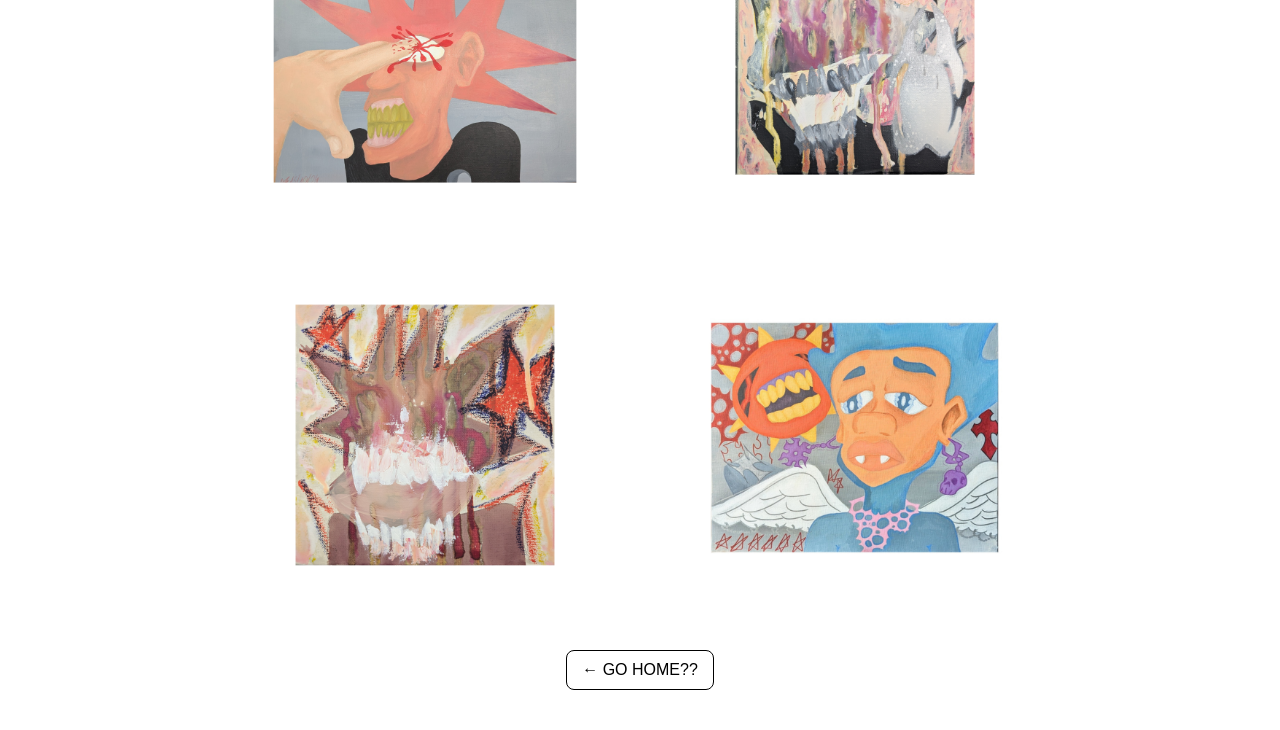
==== commit 2a935d3b: "Update page2.html" ====
--- a/page2.html
+++ b/page2.html
@@ -45,7 +45,7 @@
       <img src="images/t19.png" alt="Toile 19" onclick="openLightbox(this.src)">
       <img src="images/t21.png" alt="Toile 21" onclick="openLightbox(this.src)">
       <img src="images/t23.png" alt="Toile 23" onclick="openLightbox(this.src)">
-      <img src="images/t25.png" alt="Toile 25" onclick="openLightbox(this.src)">
+   
 
     </div>
 
